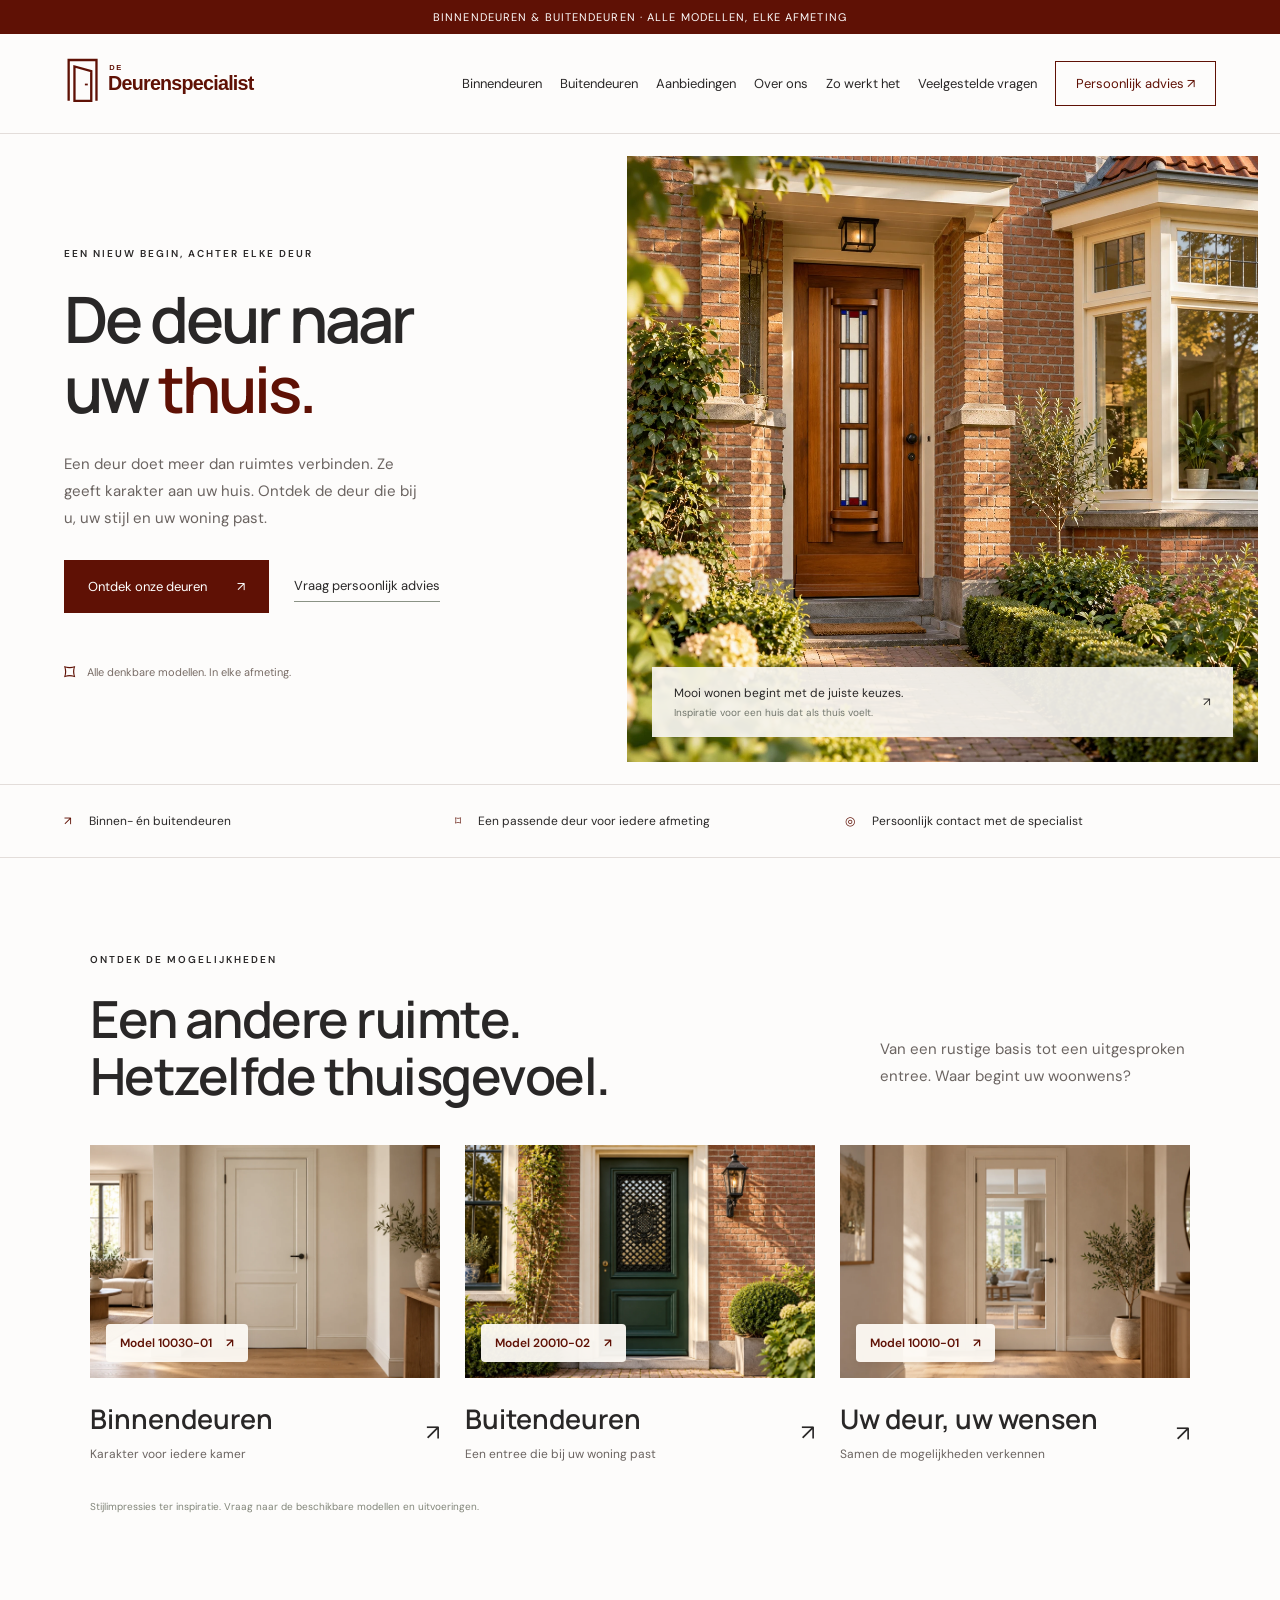
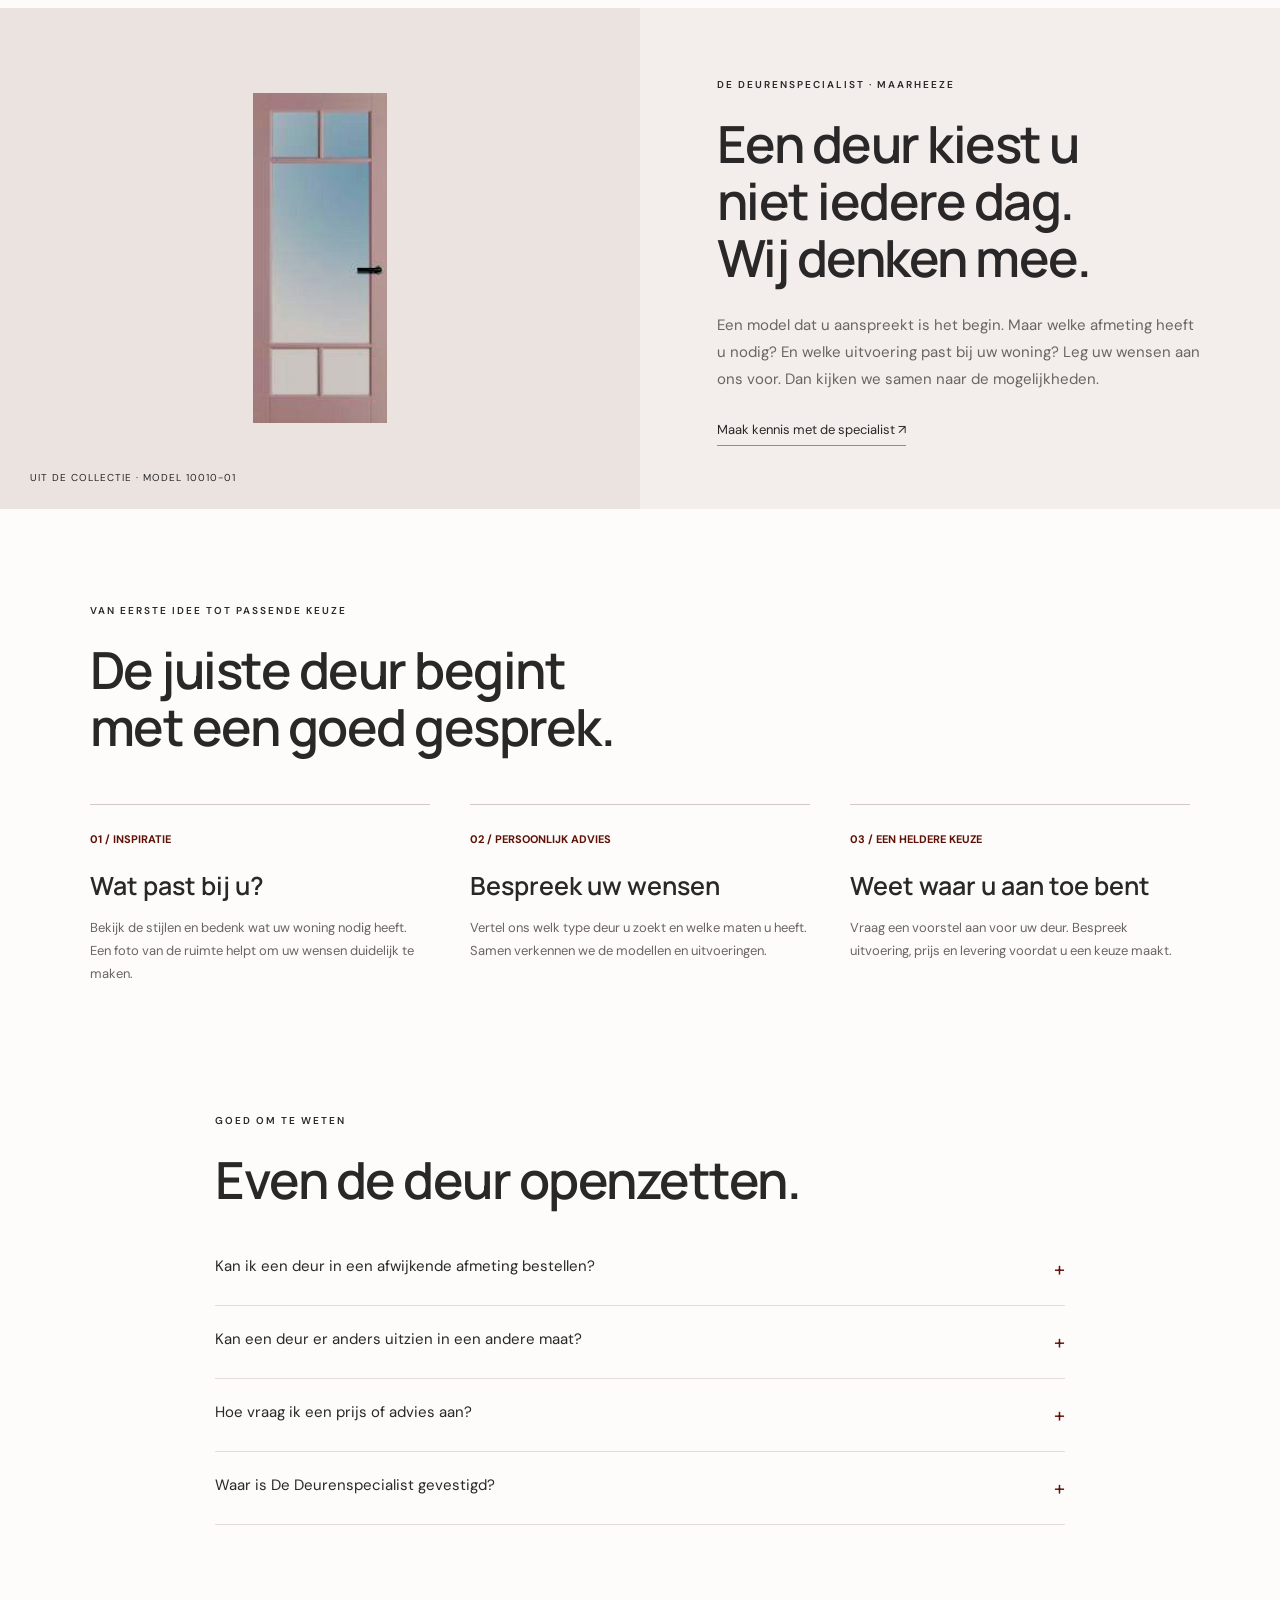
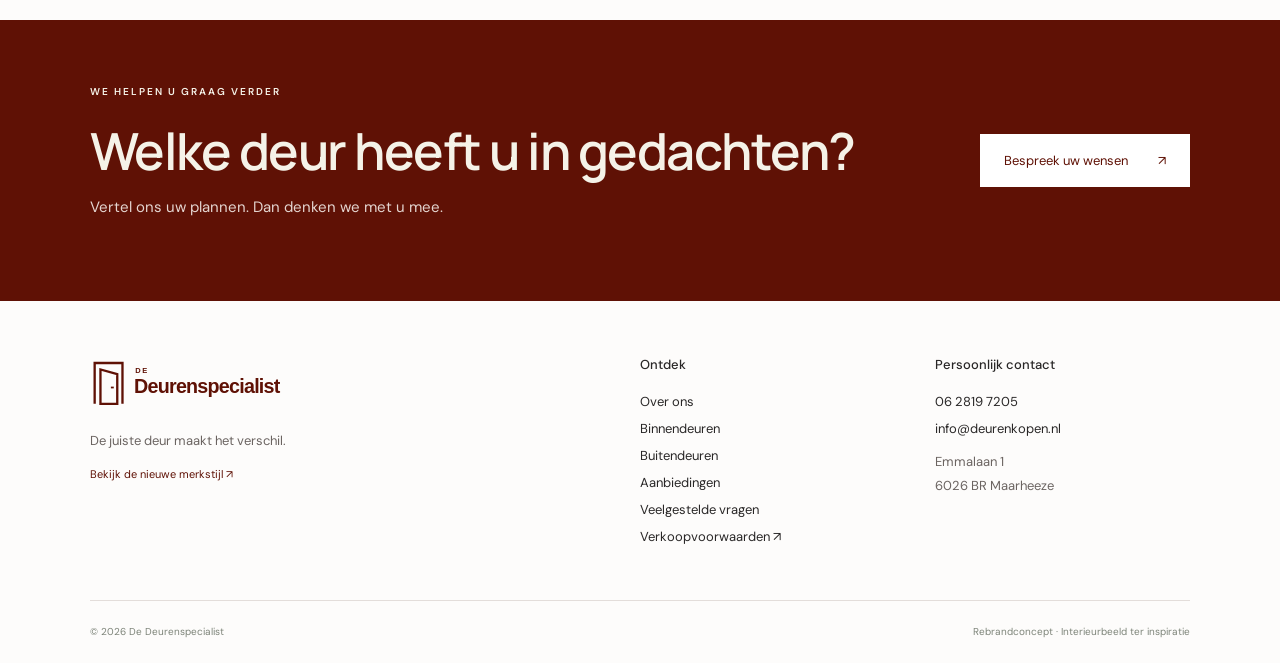
==== public/index.html @ 787fbc5c "Import complete website, door photography and Railway hosting" ====
<!DOCTYPE html><html lang="nl"><head><meta charset="utf-8"><meta name="viewport" content="width=device-width,initial-scale=1"><title>De Deurenspecialist | Een deur die bij u past</title><meta name="description" content="Ontdek binnen- en buitendeuren bij De Deurenspecialist in Maarheeze. Alle denkbare modellen in elke afmeting. Persoonlijk advies voor uw woning."><link rel="icon" href="assets/logo.svg"><style>
@import url('https://fonts.googleapis.com/css2?family=DM+Sans:wght@400;500;600;700&family=Manrope:wght@400;500;600;700;800&display=swap');
:root{--ink:#292727;--paper:#fdfcfb;--accent:#5f1105;--line:#e3ddda}*{box-sizing:border-box}html{scroll-behavior:smooth;scroll-padding-top:100px}body{margin:0;background:var(--paper);color:var(--ink);font-family:'DM Sans',sans-serif}a{color:inherit;text-decoration:none}button{font:inherit;cursor:pointer}button:focus-visible,a:focus-visible,summary:focus-visible{outline:3px solid var(--accent);outline-offset:6px}.top{background:var(--ink);color:#fff;text-align:center;padding:10px;font-size:11px;letter-spacing:1.1px}header{height:100px;padding:0 5%;display:flex;align-items:center;justify-content:space-between;background:var(--paper);border-bottom:1px solid var(--line)}.logo{width:255px}nav{display:flex;gap:28px;align-items:center;font-size:13px}.contact-link{border:1px solid var(--ink);padding:13px 20px}.menu{display:none}h1,h2,h3{font-family:'Manrope',sans-serif;font-weight:600;margin:0}h1{font-size:clamp(50px,5vw,76px);line-height:1.08;letter-spacing:-3px}h1 em{font-weight:600;font-style:normal;color:var(--ink)}h2{font-size:clamp(36px,4vw,54px);line-height:1.12;letter-spacing:-1.5px}p{line-height:1.8;color:#6b6461;font-size:15px}.eyebrow{font-size:10px;letter-spacing:2px;text-transform:uppercase;font-weight:600;margin-bottom:24px}.hero{display:grid;grid-template-columns:49% 51%;min-height:650px}.hero-copy{padding:76px 9% 60px 10.2%;display:flex;flex-direction:column;justify-content:center}.hero-copy p{max-width:365px;margin:28px 0}.actions{display:flex;gap:25px;align-items:center;flex-wrap:wrap}.btn{display:inline-flex;justify-content:space-between;gap:30px;align-items:center;background:var(--ink);color:white;padding:18px 24px;border:0;font-size:13px}.btn:hover{background:#7a2012}.text-link{font-size:13px;border-bottom:1px solid #8a9285;padding:7px 0}.hero-photo{position:relative;overflow:hidden;margin:22px 22px 22px 0}.hero-photo img{width:100%;height:100%;object-fit:cover;position:absolute}.photo-label{position:absolute;bottom:25px;left:25px;right:25px;background:#f7f5efed;padding:18px 22px;display:flex;align-items:center;justify-content:space-between;font-size:12px}.photo-label small{display:block;color:#72776d;margin-top:5px;font-size:10px}.hero-foot{margin-top:45px;display:flex;gap:12px;font-size:11px;align-items:center;color:#796d67}.hero-foot span{font-size:22px;color:var(--accent)}.benefits{display:grid;grid-template-columns:repeat(3,1fr);padding:28px 5%;border-top:1px solid var(--line);border-bottom:1px solid var(--line);gap:20px;font-size:12px}.benefits span{color:var(--accent);margin-right:14px}.section{padding:95px 7%}.section-head{display:flex;justify-content:space-between;align-items:end;gap:30px;margin-bottom:40px}.section-head p{max-width:310px}.collection{display:grid;grid-template-columns:repeat(3,1fr);gap:25px}.card{display:block}.scene{height:340px;position:relative;overflow:hidden;background:#e7e2d7;display:flex;align-items:end;justify-content:center;border-bottom:18px solid #c3ad8e;transition:background .2s}.scene:before{content:'';position:absolute;bottom:0;left:0;width:100%;height:45%;background:linear-gradient(130deg,transparent 40%,#fff5 40%,#fff5 70%,transparent 70%)}.door{width:39%;height:88%;background:#eae6da;border:9px solid #f8f5e9;box-shadow:10px 5px 25px #0002;position:relative}.door:after{content:'';position:absolute;top:53%;right:5%;height:4px;width:20px;background:#8e8069}.panels{position:absolute;inset:18px;border:2px solid #d0c9b9}.panels:after{content:'';position:absolute;left:0;right:0;top:65%;border-top:3px solid #d0c9b9}.scene.dark{background:#bfc6ba;border-color:#a39c89}.dark .door{background:#3d514a;border-color:#647269}.dark .panels{border-color:#859188}.dark .panels:after{border-color:#859188}.scene.glass{background:#d5caba}.glass .door{border-color:#343e36;background:linear-gradient(140deg,#acb5a1,#e3dfca);width:49%}.glass .panels{inset:0;border:0;background:linear-gradient(90deg,transparent 47%,#343e36 47%,#343e36 52%,transparent 52%)}.glass .panels:after{top:32%;border-color:#343e36;border-width:6px;box-shadow:0 85px #343e36}.card:hover .scene{background:#d8d3c7}.card-bottom{display:flex;justify-content:space-between;align-items:center;padding:22px 0}.card h3{font-size:27px}.card p{font-size:12px;margin:7px 0 0}.arrow{font-size:22px}.note{font-size:10px;color:#818579;margin-top:12px}.story{display:grid;grid-template-columns:1fr 1fr;background:#f3eeeb}.story-visual{padding:60px;display:flex;align-items:center;justify-content:center;background:#eae3df;position:relative;min-height:450px}.story-visual img{height:330px;max-width:80%;object-fit:contain;mix-blend-mode:multiply}.story-caption{position:absolute;bottom:25px;left:30px;font-size:10px;letter-spacing:1px}.story-copy{padding:70px 12%;align-self:center}.story-copy p{margin:25px 0}.steps{display:grid;grid-template-columns:repeat(3,1fr);gap:40px;margin-top:48px}.step{border-top:1px solid #d5c9c3;padding-top:22px}.step b{font-size:11px;color:var(--accent)}.step h3{font-size:25px;margin-top:20px}.step p{font-size:13px}.faq{max-width:850px;margin:auto}details{border-bottom:1px solid var(--line);padding:23px 0}summary{cursor:pointer;font-size:15px;list-style:none;display:flex;justify-content:space-between;gap:20px}summary:after{content:'+';color:var(--accent);font-size:20px}details[open] summary:after{content:'−'}details p{max-width:680px;font-size:14px}.cta{background:var(--ink);color:#f5f2e8;padding:65px 7%;display:flex;justify-content:space-between;align-items:center;gap:35px}.cta p{color:#e4d5d0}.cta .btn{background:#f1eee4;color:var(--ink)}footer{padding:55px 7% 25px}.footer-grid{display:grid;grid-template-columns:2fr 1fr 1fr;gap:40px;font-size:13px}footer p{font-size:13px}footer h4{font-weight:500;margin:0 0 20px}footer a{display:block;margin:10px 0}.bottom{border-top:1px solid var(--line);padding-top:24px;margin-top:45px;display:flex;justify-content:space-between;font-size:10px;color:#7c8378}.brand-link{color:var(--accent);font-size:11px}dialog{max-width:600px;width:90%;border:0;padding:40px;background:var(--paper);color:var(--ink)}dialog::backdrop{background:#251916c9}dialog .close{float:right;border:0;background:none;font-size:26px}.swatches{display:flex;height:65px;margin:25px 0}.swatches div{flex:1}.download{margin-top:20px} .mobile-only{display:none}
@media(min-width:1500px){body{max-width:1800px;margin:auto}}@media(max-width:850px){header{height:85px}.logo{width:210px}.menu{display:block;border:0;background:none;color:var(--ink)}nav{display:none;position:absolute;top:120px;left:0;right:0;background:var(--paper);padding:25px;z-index:10;flex-direction:column}nav.open{display:flex}.hero{grid-template-columns:1fr}.hero-copy{padding:50px 7%}.hero-photo{height:430px;margin:0 18px 18px}.hero-foot{margin-top:28px}.benefits{font-size:11px;grid-template-columns:1fr;gap:15px;padding:23px 7%}.section{padding:60px 7%}.section-head{display:block}.collection{grid-template-columns:1fr;gap:30px}.scene{height:380px}.story{grid-template-columns:1fr}.story-copy{padding:50px 7%}.story-visual{min-height:380px;padding:30px;order:2}.steps{grid-template-columns:1fr;gap:20px}.cta{display:block}.cta .btn{margin-top:20px}.footer-grid{grid-template-columns:1fr 1fr}.footer-grid>div:first-child{grid-column:1/-1}.bottom{gap:20px;line-height:1.7}.section-head h2{max-width:500px}h1{letter-spacing:-2px}}
header nav{gap:18px}@media(min-width:851px) and (max-width:1100px){header .logo{width:185px}header nav{gap:11px;font-size:11px}}
/* Heritage red with a clean neutral foundation. */
.btn,.top,.cta{background:#5f1105}.btn:hover{background:#7a2012}.cta .btn{background:#fff;color:#5f1105}.contact-link{border-color:#5f1105;color:#5f1105}h1 em{color:#5f1105}.brand-link{color:#5f1105}
.collection-photo{aspect-ratio:3/2;overflow:hidden;background:#e7e2d7}.collection-photo img{display:block;width:100%;height:100%;object-fit:cover}.collection-photo{position:relative}.model-label{position:absolute;left:16px;bottom:16px;display:inline-flex;align-items:center;gap:14px;padding:11px 14px;background:#fdfaf5f2;color:#5f1105;font-size:12px;font-weight:600;border-radius:4px;box-shadow:0 2px 10px #0001}.model-label:hover{background:#fff}.model-label:focus-visible{outline:3px solid #5f1105;outline-offset:3px}</style></head><body>
<div class="top">BINNENDEUREN & BUITENDEUREN · ALLE MODELLEN, ELKE AFMETING</div>
<header><a href="#" aria-label="De Deurenspecialist home"><img class="logo" src="assets/logo.svg" alt="De Deurenspecialist"></a><button class="menu" aria-label="Menu openen" aria-expanded="false">Menu ☰</button><nav><a href="/binnendeuren/">Binnendeuren</a><a href="/buitendeuren/">Buitendeuren</a><a href="/aanbiedingen/">Aanbiedingen</a><a href="/over-ons/">Over ons</a><a href="#werkwijze">Zo werkt het</a><a href="#vragen">Veelgestelde vragen</a><a class="contact-link" href="#contact">Persoonlijk advies ↗</a></nav></header>
<main><section class="hero"><div class="hero-copy"><div class="eyebrow">Een nieuw begin, achter elke deur</div><h1>De deur naar<br>uw <em>thuis.</em></h1><p>Een deur doet meer dan ruimtes verbinden. Ze geeft karakter aan uw huis. Ontdek de deur die bij u, uw stijl en uw woning past.</p><div class="actions"><a class="btn" href="#collectie">Ontdek onze deuren <span>↗</span></a><a class="text-link" href="#contact">Vraag persoonlijk advies</a></div><div class="hero-foot"><span>⌑</span> Alle denkbare modellen. In elke afmeting.</div></div><div class="hero-photo"><img src="assets/jaren-30-voordeur.webp" alt="Jaren 30 woning met een houten voordeur met glas-in-lood en een verzorgde voortuin in warm middaglicht" width="1254" height="1254" fetchpriority="high"><div class="photo-label"><div>Mooi wonen begint met de juiste keuzes.<small>Inspiratie voor een huis dat als thuis voelt.</small></div><span>↗</span></div></div></section>
<div class="benefits"><div><span>↗</span> Binnen- én buitendeuren</div><div><span>⌑</span> Een passende deur voor iedere afmeting</div><div><span>◎</span> Persoonlijk contact met de specialist</div></div>
<section class="section" id="collectie"><div class="section-head"><div><div class="eyebrow">Ontdek de mogelijkheden</div><h2>Een andere ruimte.<br>Hetzelfde thuisgevoel.</h2></div><p>Van een rustige basis tot een uitgesproken entree. Waar begint uw woonwens?</p></div><div class="collection"><div class="card"><div class="collection-photo"><img src="assets/binnendeur-sfeer.webp" alt="Binnendeur model 10030-01 in een warm interieur" width="1536" height="1024" loading="lazy"><a class="model-label" href="/binnendeuren/?model=10030-01" aria-label="Bekijk deur model 10030-01">Model 10030-01 <span aria-hidden="true">↗</span></a></div><a class="card-bottom" href="/binnendeuren/"><div><h3>Binnendeuren</h3><p>Karakter voor iedere kamer</p></div><span class="arrow">↗</span></a></div><div class="card"><div class="collection-photo"><img src="assets/buitendeur-sfeer.webp" alt="Donkergroene voordeur model 20010-02 met sierrooster" width="1536" height="1024" loading="lazy"><a class="model-label" href="/buitendeuren/?model=20010-02" aria-label="Bekijk deur model 20010-02">Model 20010-02 <span aria-hidden="true">↗</span></a></div><a class="card-bottom" href="/buitendeuren/"><div><h3>Buitendeuren</h3><p>Een entree die bij uw woning past</p></div><span class="arrow">↗</span></a></div><div class="card"><div class="collection-photo"><img src="assets/glasdeur-sfeer.webp" alt="Glasdeur model 10010-01 met doorkijk naar de woonkamer" width="1536" height="1024" loading="lazy"><a class="model-label" href="/binnendeuren/?model=10010-01" aria-label="Bekijk deur model 10010-01">Model 10010-01 <span aria-hidden="true">↗</span></a></div><a class="card-bottom" href="#contact" data-interest="een deur op maat"><div><h3>Uw deur, uw wensen</h3><p>Samen de mogelijkheden verkennen</p></div><span class="arrow">↗</span></a></div></div><div class="note">Stijlimpressies ter inspiratie. Vraag naar de beschikbare modellen en uitvoeringen.</div></section>
<section class="story" id="over"><div class="story-visual"><img src="assets/deur.jpg" alt="Binnendeurmodel 10010-01 uit de bestaande collectie van De Deurenspecialist"><span class="story-caption">UIT DE COLLECTIE · MODEL 10010-01</span></div><div class="story-copy"><div class="eyebrow">De Deurenspecialist · Maarheeze</div><h2>Een deur kiest u<br>niet iedere dag.<br>Wij denken mee.</h2><p>Een model dat u aanspreekt is het begin. Maar welke afmeting heeft u nodig? En welke uitvoering past bij uw woning? Leg uw wensen aan ons voor. Dan kijken we samen naar de mogelijkheden.</p><a href="#contact" class="text-link">Maak kennis met de specialist ↗</a></div></section>
<section class="section" id="werkwijze"><div class="eyebrow">Van eerste idee tot passende keuze</div><h2>De juiste deur begint<br>met een goed gesprek.</h2><div class="steps"><div class="step"><b>01 / INSPIRATIE</b><h3>Wat past bij u?</h3><p>Bekijk de stijlen en bedenk wat uw woning nodig heeft. Een foto van de ruimte helpt om uw wensen duidelijk te maken.</p></div><div class="step"><b>02 / PERSOONLIJK ADVIES</b><h3>Bespreek uw wensen</h3><p>Vertel ons welk type deur u zoekt en welke maten u heeft. Samen verkennen we de modellen en uitvoeringen.</p></div><div class="step"><b>03 / EEN HELDERE KEUZE</b><h3>Weet waar u aan toe bent</h3><p>Vraag een voorstel aan voor uw deur. Bespreek uitvoering, prijs en levering voordat u een keuze maakt.</p></div></div></section>
<section class="section" id="vragen" style="padding-top:20px"><div class="faq"><div class="eyebrow">Goed om te weten</div><h2 style="margin-bottom:25px">Even de deur openzetten.</h2><details><summary>Kan ik een deur in een afwijkende afmeting bestellen?</summary><p>De Deurenspecialist levert alle denkbare modellen in elke afmeting. Geef uw maten en het gewenste model door, zodat de mogelijkheden voor uw situatie besproken kunnen worden.</p></details><details><summary>Kan een deur er anders uitzien in een andere maat?</summary><p>Ja. Deuren worden in uiteenlopende afmetingen geproduceerd. Daardoor kunnen de verhoudingen en het uiterlijk afwijken van het getoonde model.</p></details><details><summary>Hoe vraag ik een prijs of advies aan?</summary><p>Mail uw wensen naar <a href="mailto:info@deurenkopen.nl">info@deurenkopen.nl</a> of bel <a href="tel:+31628197205">06 2819 7205</a>. Vermeld bij voorkeur het type deur, de afmetingen en het aantal deuren.</p></details><details><summary>Waar is De Deurenspecialist gevestigd?</summary><p>U vindt ons aan de Emmalaan 1, 6026 BR Maarheeze. Neem vooraf contact op om een bezoek te bespreken.</p></details></div></section>
<section class="cta" id="contact"><div><div class="eyebrow">We helpen u graag verder</div><h2 id="contact-title">Welke deur heeft u in gedachten?</h2><p>Vertel ons uw plannen. Dan denken we met u mee.</p></div><a class="btn" id="mail-link" href="mailto:info@deurenkopen.nl?subject=Advies%20over%20deuren">Bespreek uw wensen <span>↗</span></a></section></main>
<footer><div class="footer-grid"><div><img class="logo" src="assets/logo.svg" alt="De Deurenspecialist"><p>De juiste deur maakt het verschil.</p><button class="brand-link" style="border:0;background:none;padding:0;cursor:pointer" onclick="document.getElementById('brand').showModal()">Bekijk de nieuwe merkstijl ↗</button></div><div><h4>Ontdek</h4><a href="/over-ons/">Over ons</a><a href="/binnendeuren/">Binnendeuren</a><a href="/buitendeuren/">Buitendeuren</a><a href="/aanbiedingen/">Aanbiedingen</a><a href="#vragen">Veelgestelde vragen</a><a href="https://www.deurenkopen.nl/verkoopvoorwaarden.php" target="_blank" rel="noopener">Verkoopvoorwaarden ↗</a></div><div><h4>Persoonlijk contact</h4><a href="tel:+31628197205">06 2819 7205</a><a href="mailto:info@deurenkopen.nl">info@deurenkopen.nl</a><p>Emmalaan 1<br>6026 BR Maarheeze</p></div></div><div class="bottom"><span>© 2026 De Deurenspecialist</span><span>Rebrandconcept · Interieurbeeld ter inspiratie</span></div></footer>
<dialog id="brand"><button class="close" aria-label="Sluiten" onclick="this.closest('dialog').close()">×</button><div class="eyebrow">Een nieuwe identiteit</div><h2>Een vertrouwd gezicht.<br>Een strakker karakter.</h2><img src="assets/logo.svg" alt="Nieuw logo" style="width:100%;margin-top:30px"><p>Het vertrouwde donkerrood (#5f1105) van de oorspronkelijke website vormt de basis. Een strak deurkozijn met een open deur en een stevig, schreefloos woordmerk geven het logo een helder karakter. Wit en antraciet houden de huisstijl rustig en modern.</p><div class="swatches"><div style="background:#5f1105"></div><div style="background:#5f1105"></div><div style="background:#f3eeeb"></div><div style="background:#f7f5ef;border:1px solid #ddd"></div></div><a href="assets/logo.svg" download="de-deurenspecialist-logo.svg" class="btn download">Download het logo (SVG) ↗</a></dialog>
<script>const menu=document.querySelector('.menu'),nav=document.querySelector('nav');menu.onclick=()=>{const open=nav.classList.toggle('open');menu.setAttribute('aria-expanded',open)};nav.querySelectorAll('a').forEach(a=>a.onclick=()=>{nav.classList.remove('open');menu.setAttribute('aria-expanded','false')});document.querySelectorAll('[data-interest]').forEach(a=>a.addEventListener('click',()=>{const topic=a.dataset.interest;document.getElementById('contact-title').textContent='Meer weten over '+topic+'?';document.getElementById('mail-link').href='mailto:info@deurenkopen.nl?subject='+encodeURIComponent('Advies over '+topic)}));document.getElementById('brand').addEventListener('click',e=>{if(e.target===e.currentTarget){const r=e.currentTarget.getBoundingClientRect();if(e.clientX<r.left||e.clientX>r.right||e.clientY<r.top||e.clientY>r.bottom)e.currentTarget.close()}});</script></body></html>
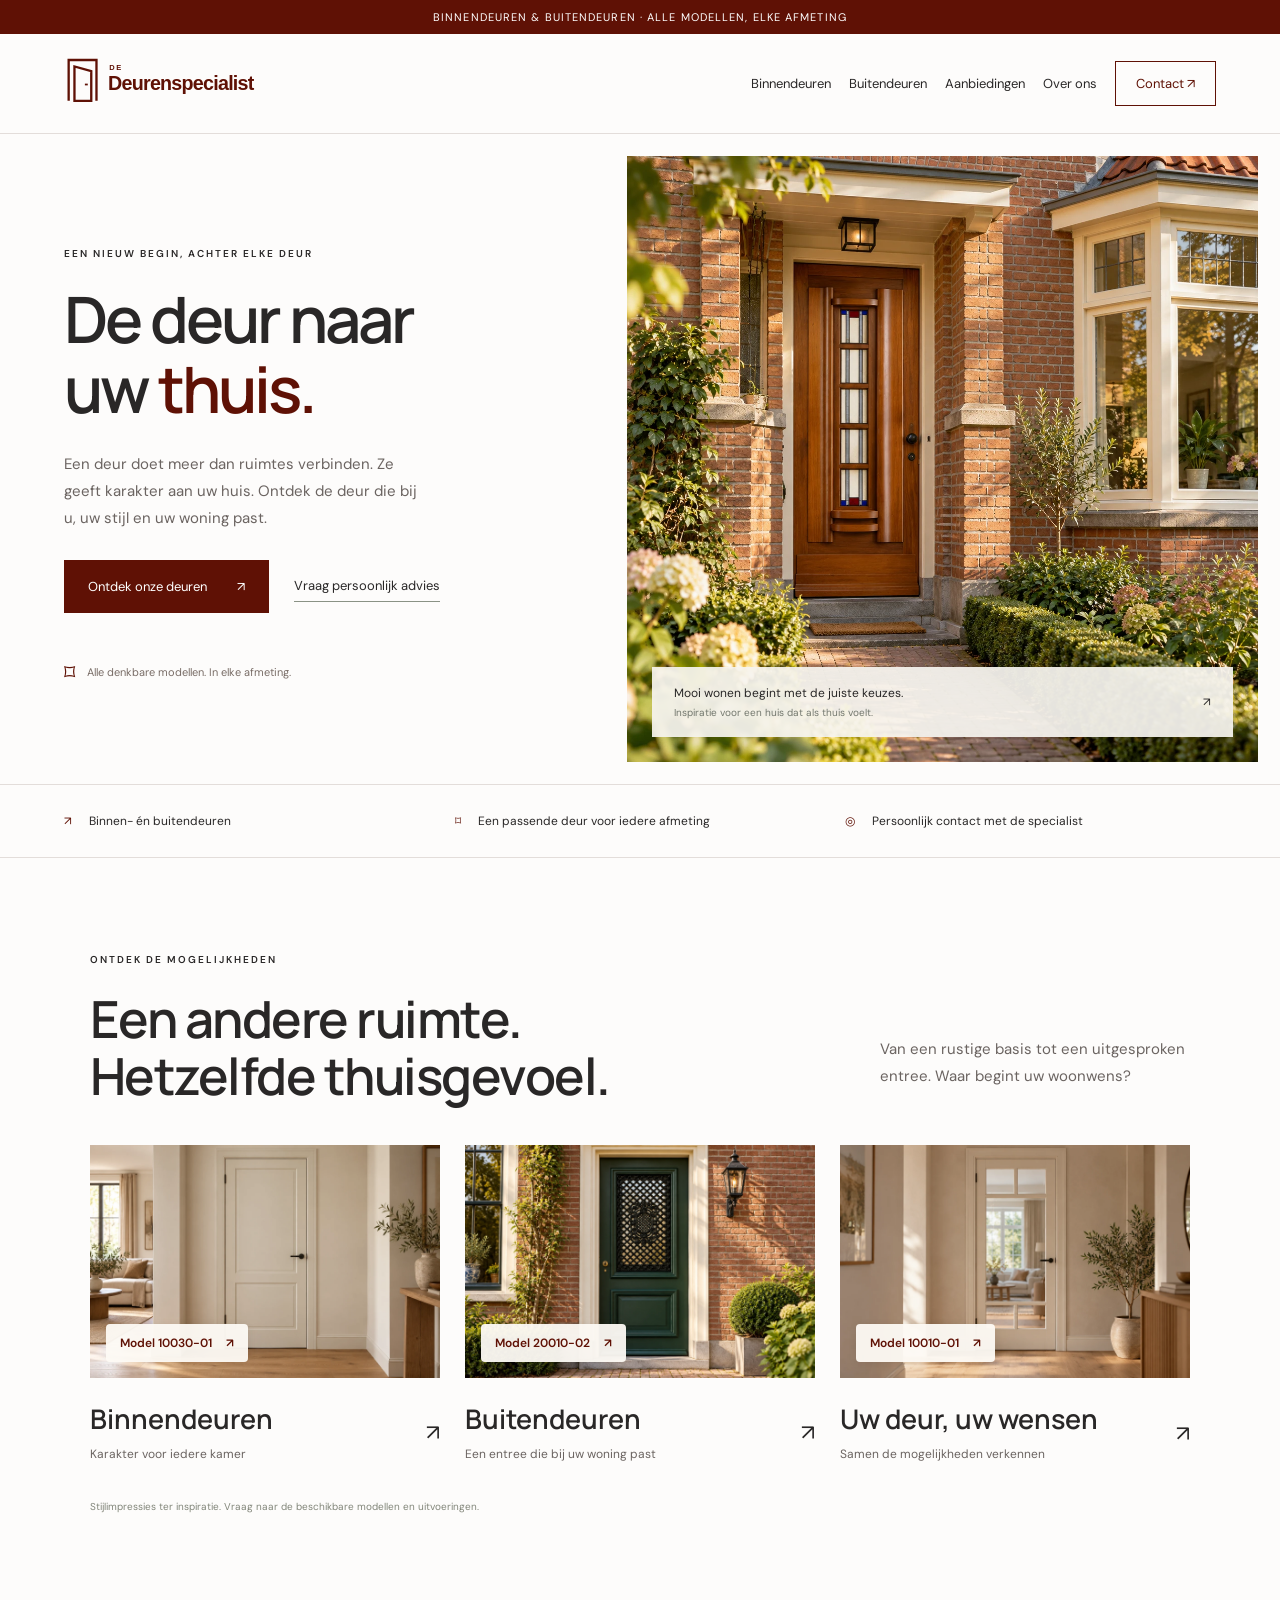
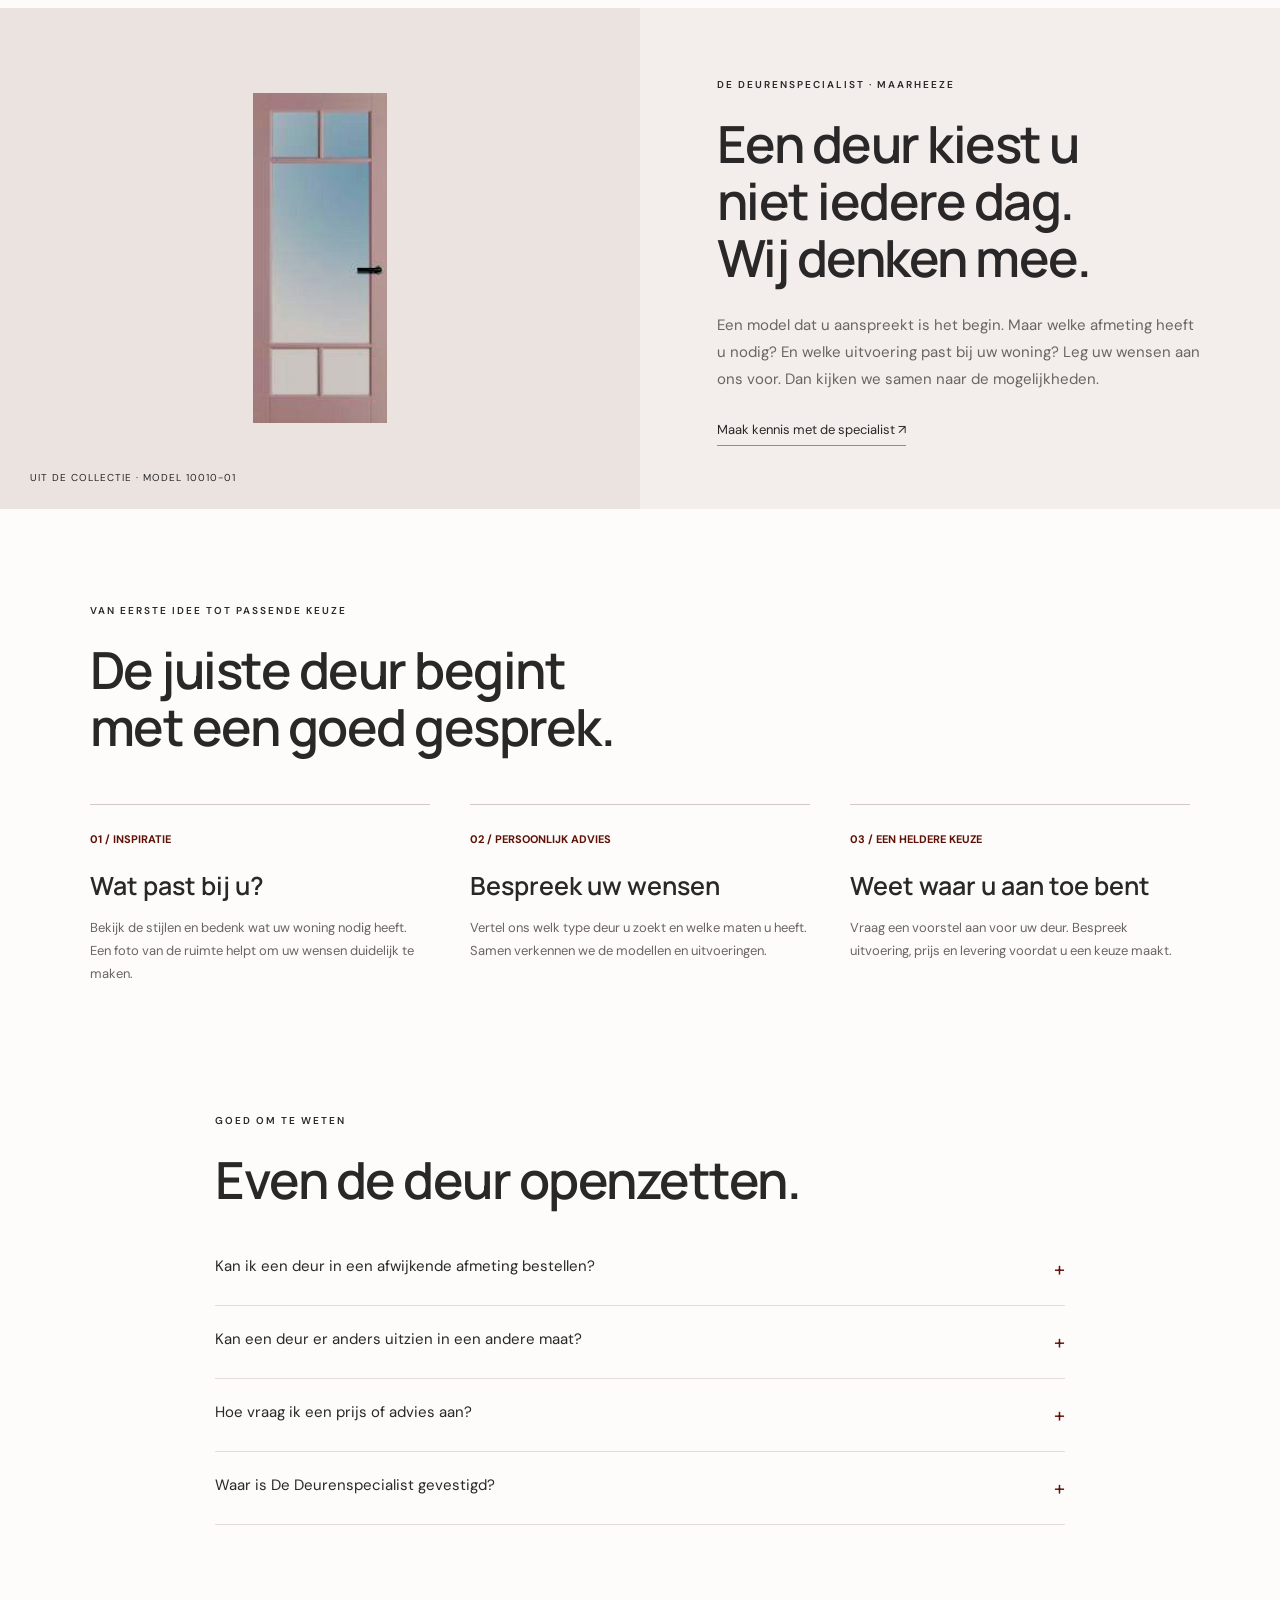
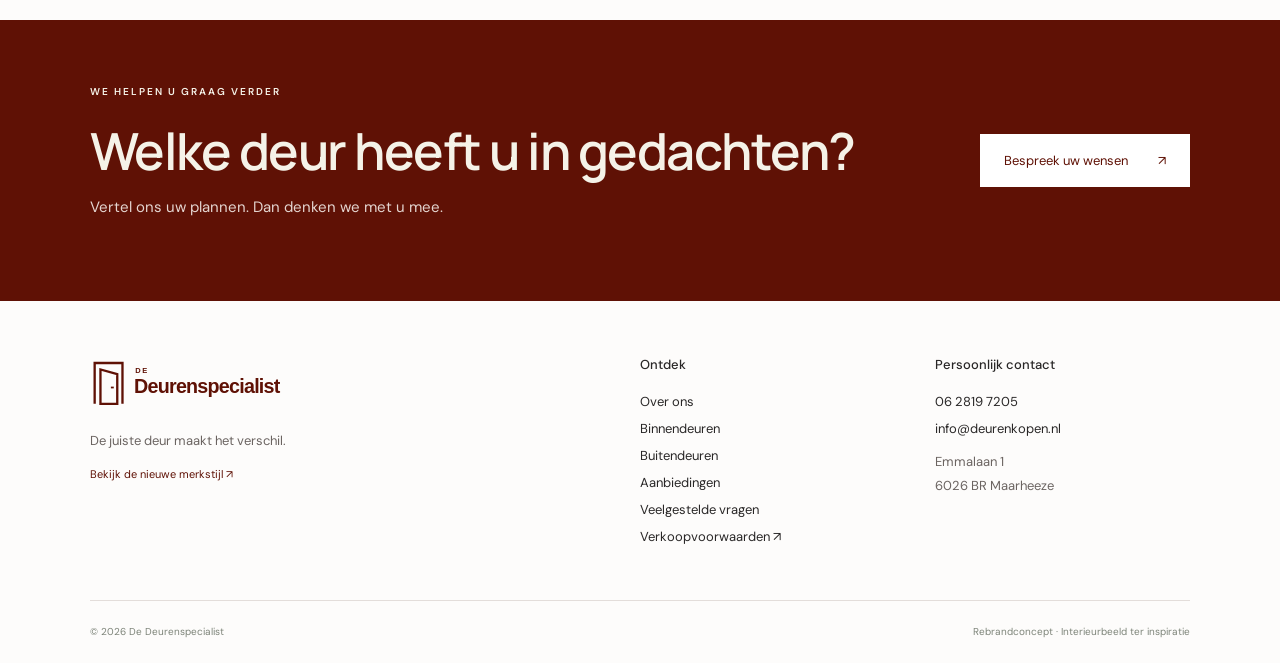
==== commit 76ddbddd: "Simplify top navigation and enlarge menu and logo" ====
--- a/public/index.html
+++ b/public/index.html
@@ -5,9 +5,9 @@
 header nav{gap:18px}@media(min-width:851px) and (max-width:1100px){header .logo{width:185px}header nav{gap:11px;font-size:11px}}
 /* Heritage red with a clean neutral foundation. */
 .btn,.top,.cta{background:#5f1105}.btn:hover{background:#7a2012}.cta .btn{background:#fff;color:#5f1105}.contact-link{border-color:#5f1105;color:#5f1105}h1 em{color:#5f1105}.brand-link{color:#5f1105}
-.collection-photo{aspect-ratio:3/2;overflow:hidden;background:#e7e2d7}.collection-photo img{display:block;width:100%;height:100%;object-fit:cover}.collection-photo{position:relative}.model-label{position:absolute;left:16px;bottom:16px;display:inline-flex;align-items:center;gap:14px;padding:11px 14px;background:#fdfaf5f2;color:#5f1105;font-size:12px;font-weight:600;border-radius:4px;box-shadow:0 2px 10px #0001}.model-label:hover{background:#fff}.model-label:focus-visible{outline:3px solid #5f1105;outline-offset:3px}</style></head><body>
+.collection-photo{aspect-ratio:3/2;overflow:hidden;background:#e7e2d7}.collection-photo img{display:block;width:100%;height:100%;object-fit:cover}.collection-photo{position:relative}.model-label{position:absolute;left:16px;bottom:16px;display:inline-flex;align-items:center;gap:14px;padding:11px 14px;background:#fdfaf5f2;color:#5f1105;font-size:12px;font-weight:600;border-radius:4px;box-shadow:0 2px 10px #0001}.model-label:hover{background:#fff}.model-label:focus-visible{outline:3px solid #5f1105;outline-offset:3px}</style><link rel="stylesheet" href="/assets/navigation.css"></head><body>
 <div class="top">BINNENDEUREN & BUITENDEUREN · ALLE MODELLEN, ELKE AFMETING</div>
-<header><a href="#" aria-label="De Deurenspecialist home"><img class="logo" src="assets/logo.svg" alt="De Deurenspecialist"></a><button class="menu" aria-label="Menu openen" aria-expanded="false">Menu ☰</button><nav><a href="/binnendeuren/">Binnendeuren</a><a href="/buitendeuren/">Buitendeuren</a><a href="/aanbiedingen/">Aanbiedingen</a><a href="/over-ons/">Over ons</a><a href="#werkwijze">Zo werkt het</a><a href="#vragen">Veelgestelde vragen</a><a class="contact-link" href="#contact">Persoonlijk advies ↗</a></nav></header>
+<header><a href="#" aria-label="De Deurenspecialist home"><img class="logo" src="assets/logo.svg" alt="De Deurenspecialist"></a><button class="menu" aria-label="Menu openen" aria-expanded="false">Menu ☰</button><nav><a href="/binnendeuren/">Binnendeuren</a><a href="/buitendeuren/">Buitendeuren</a><a href="/aanbiedingen/">Aanbiedingen</a><a href="/over-ons/">Over ons</a><a class="contact-link" href="#contact">Contact ↗</a></nav></header>
 <main><section class="hero"><div class="hero-copy"><div class="eyebrow">Een nieuw begin, achter elke deur</div><h1>De deur naar<br>uw <em>thuis.</em></h1><p>Een deur doet meer dan ruimtes verbinden. Ze geeft karakter aan uw huis. Ontdek de deur die bij u, uw stijl en uw woning past.</p><div class="actions"><a class="btn" href="#collectie">Ontdek onze deuren <span>↗</span></a><a class="text-link" href="#contact">Vraag persoonlijk advies</a></div><div class="hero-foot"><span>⌑</span> Alle denkbare modellen. In elke afmeting.</div></div><div class="hero-photo"><img src="assets/jaren-30-voordeur.webp" alt="Jaren 30 woning met een houten voordeur met glas-in-lood en een verzorgde voortuin in warm middaglicht" width="1254" height="1254" fetchpriority="high"><div class="photo-label"><div>Mooi wonen begint met de juiste keuzes.<small>Inspiratie voor een huis dat als thuis voelt.</small></div><span>↗</span></div></div></section>
 <div class="benefits"><div><span>↗</span> Binnen- én buitendeuren</div><div><span>⌑</span> Een passende deur voor iedere afmeting</div><div><span>◎</span> Persoonlijk contact met de specialist</div></div>
 <section class="section" id="collectie"><div class="section-head"><div><div class="eyebrow">Ontdek de mogelijkheden</div><h2>Een andere ruimte.<br>Hetzelfde thuisgevoel.</h2></div><p>Van een rustige basis tot een uitgesproken entree. Waar begint uw woonwens?</p></div><div class="collection"><div class="card"><div class="collection-photo"><img src="assets/binnendeur-sfeer.webp" alt="Binnendeur model 10030-01 in een warm interieur" width="1536" height="1024" loading="lazy"><a class="model-label" href="/binnendeuren/?model=10030-01" aria-label="Bekijk deur model 10030-01">Model 10030-01 <span aria-hidden="true">↗</span></a></div><a class="card-bottom" href="/binnendeuren/"><div><h3>Binnendeuren</h3><p>Karakter voor iedere kamer</p></div><span class="arrow">↗</span></a></div><div class="card"><div class="collection-photo"><img src="assets/buitendeur-sfeer.webp" alt="Donkergroene voordeur model 20010-02 met sierrooster" width="1536" height="1024" loading="lazy"><a class="model-label" href="/buitendeuren/?model=20010-02" aria-label="Bekijk deur model 20010-02">Model 20010-02 <span aria-hidden="true">↗</span></a></div><a class="card-bottom" href="/buitendeuren/"><div><h3>Buitendeuren</h3><p>Een entree die bij uw woning past</p></div><span class="arrow">↗</span></a></div><div class="card"><div class="collection-photo"><img src="assets/glasdeur-sfeer.webp" alt="Glasdeur model 10010-01 met doorkijk naar de woonkamer" width="1536" height="1024" loading="lazy"><a class="model-label" href="/binnendeuren/?model=10010-01" aria-label="Bekijk deur model 10010-01">Model 10010-01 <span aria-hidden="true">↗</span></a></div><a class="card-bottom" href="#contact" data-interest="een deur op maat"><div><h3>Uw deur, uw wensen</h3><p>Samen de mogelijkheden verkennen</p></div><span class="arrow">↗</span></a></div></div><div class="note">Stijlimpressies ter inspiratie. Vraag naar de beschikbare modellen en uitvoeringen.</div></section>
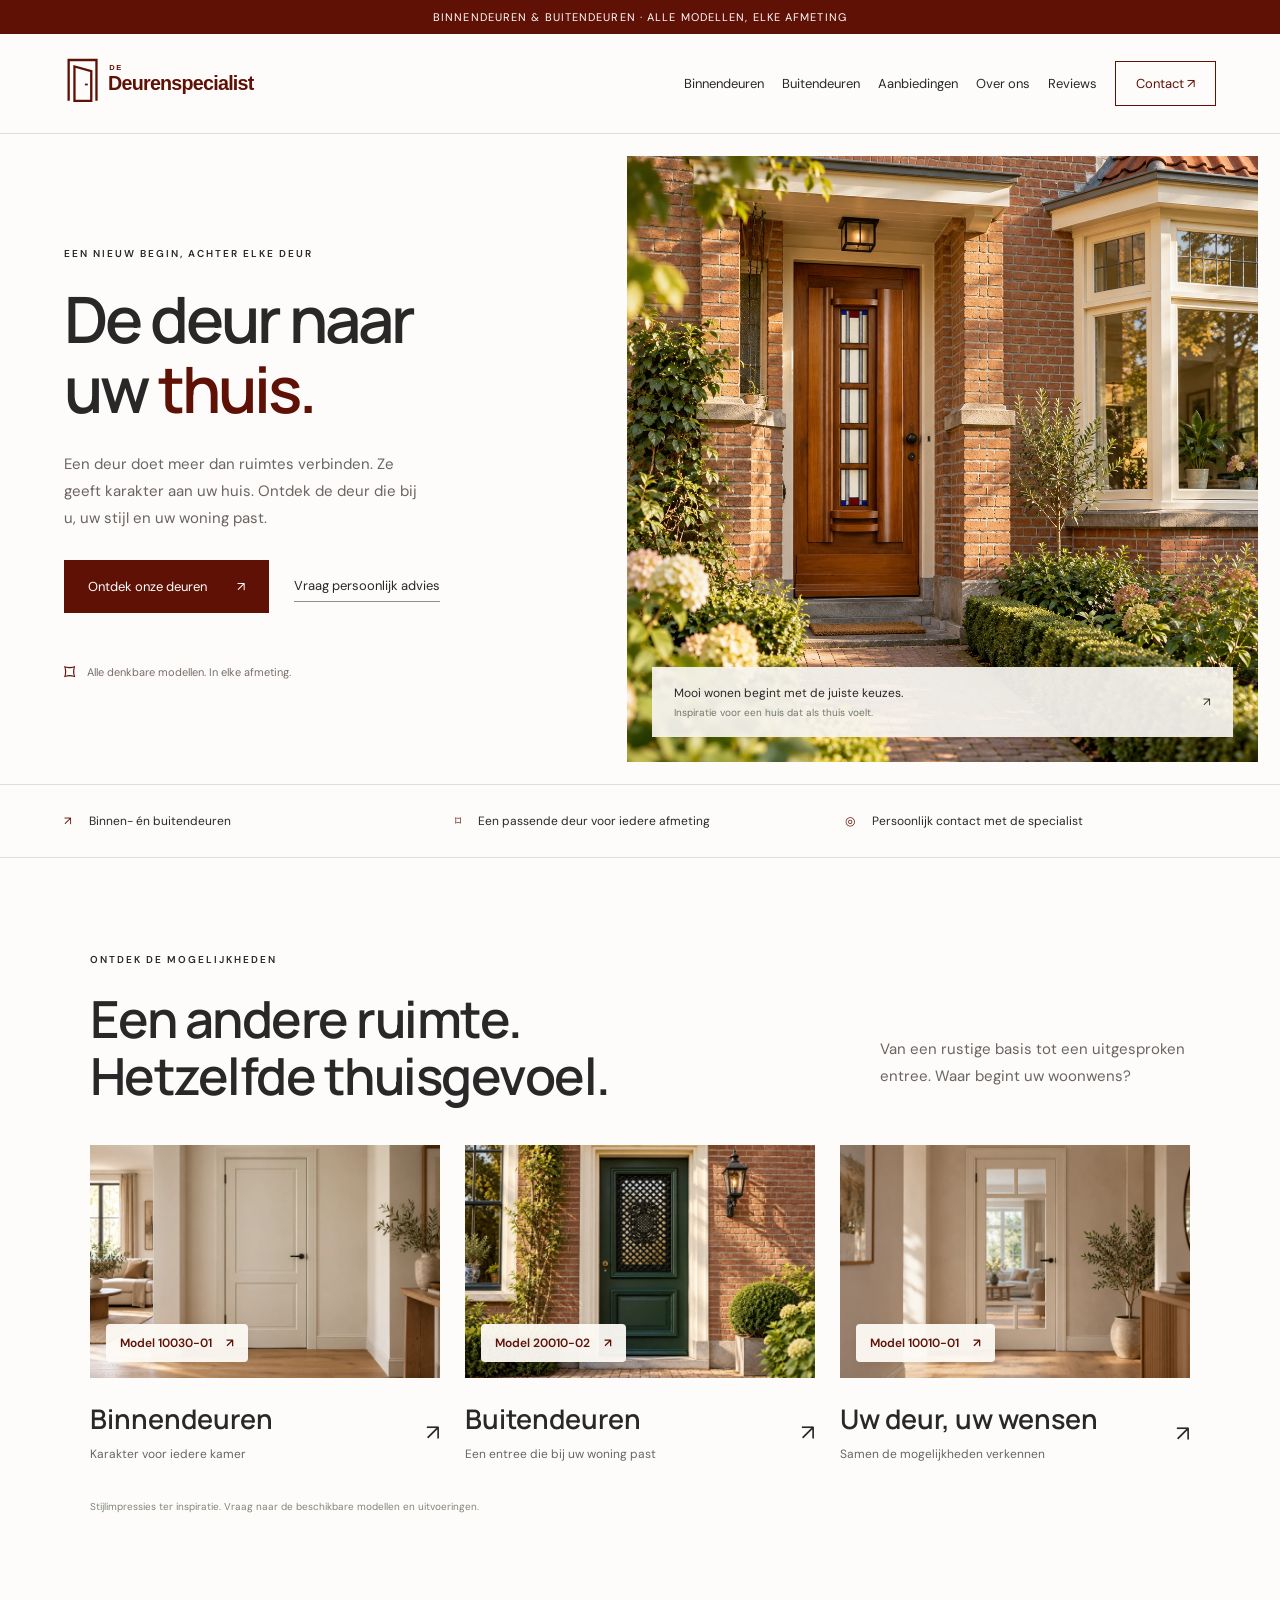
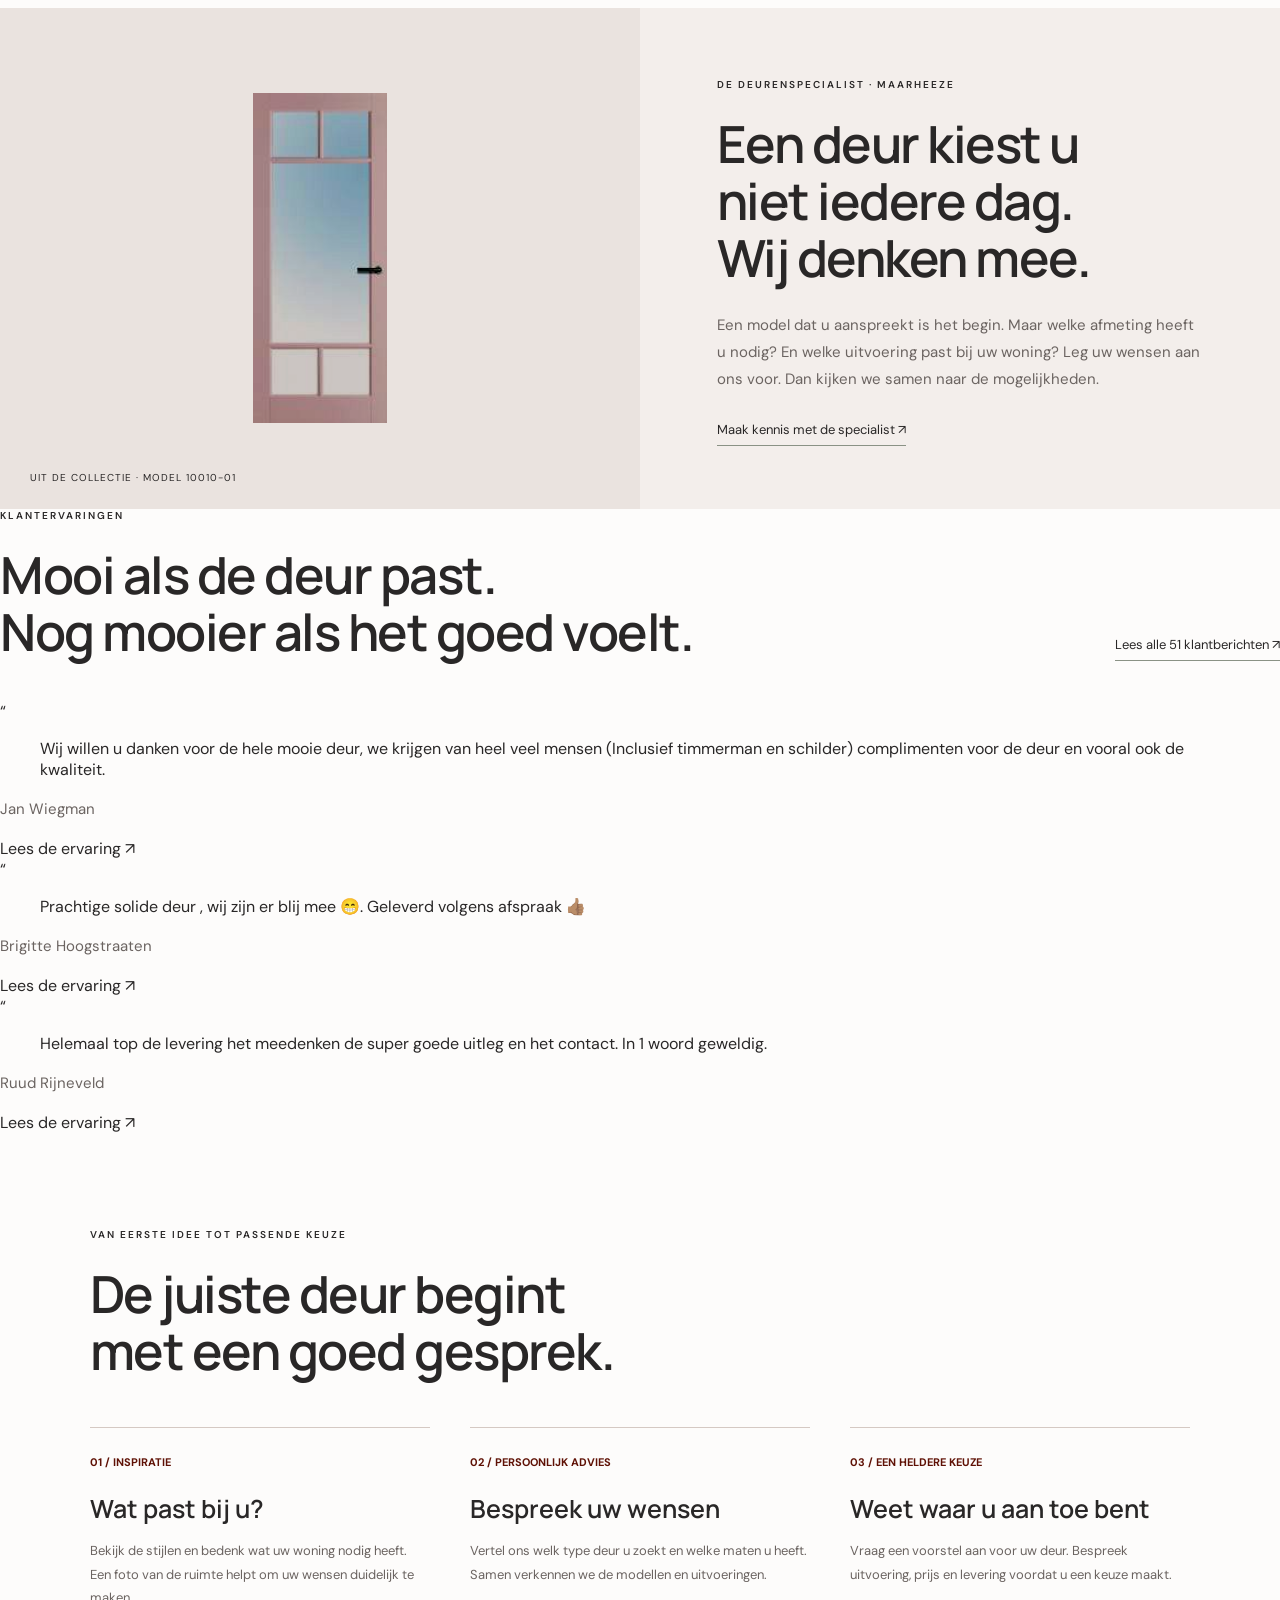
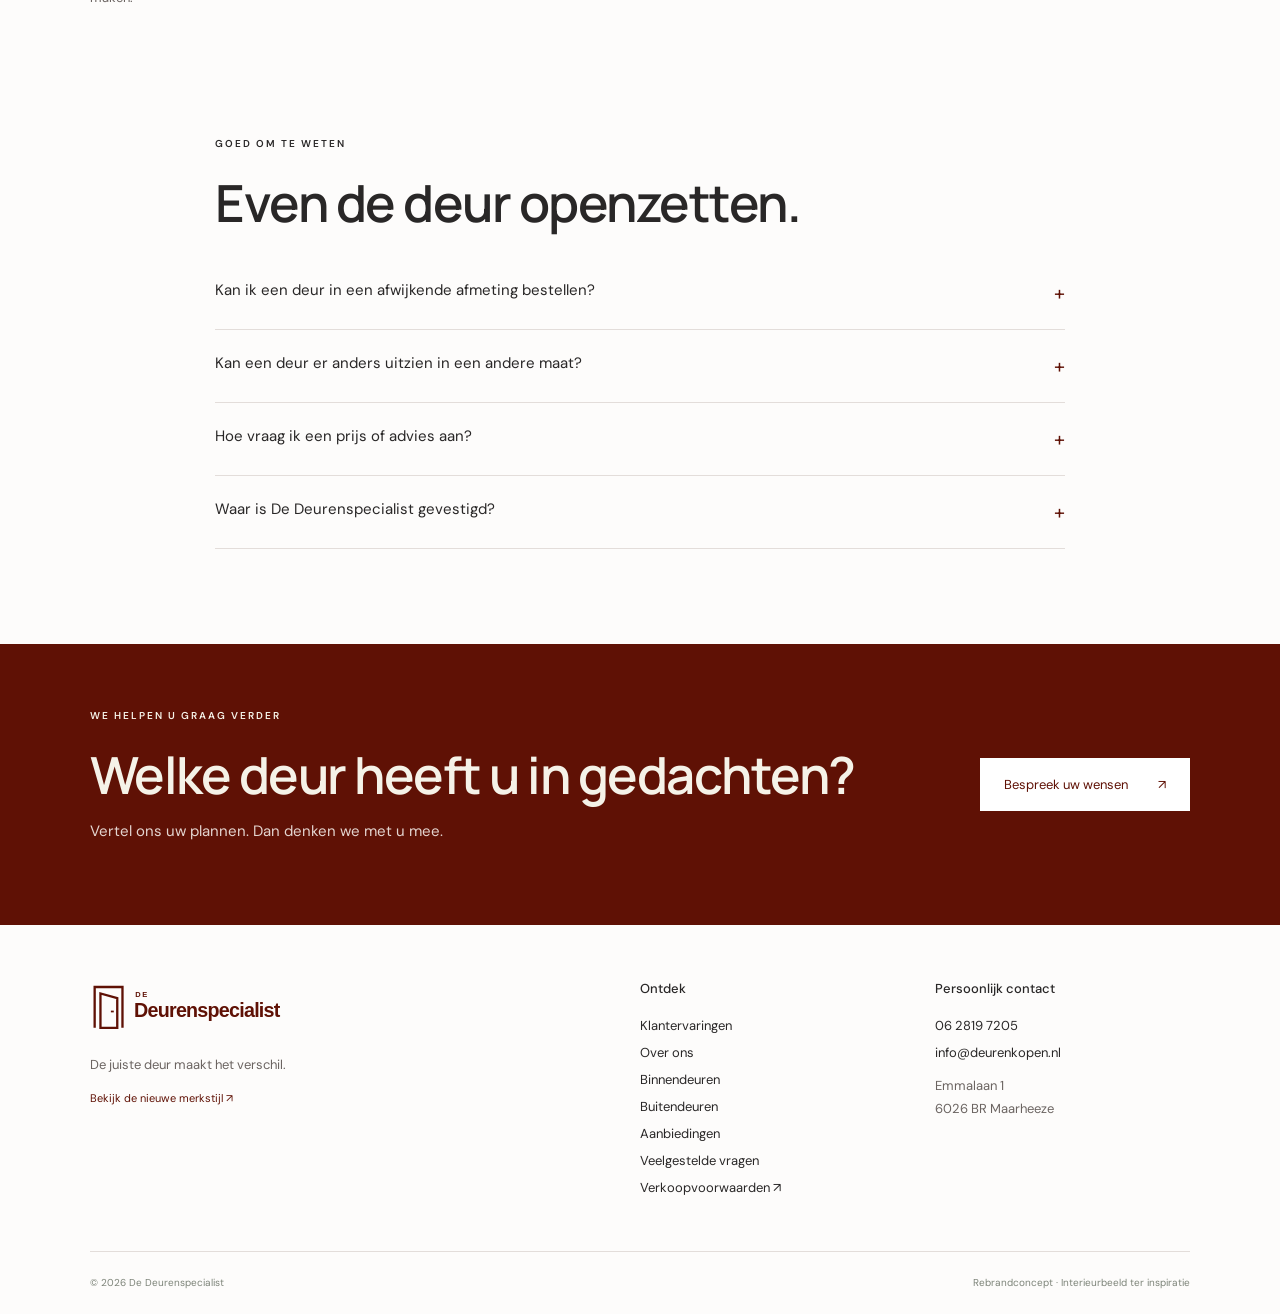
==== commit 96068216: "Add searchable customer experiences from original guestbook" ====
--- a/public/index.html
+++ b/public/index.html
@@ -5,16 +5,16 @@
 header nav{gap:18px}@media(min-width:851px) and (max-width:1100px){header .logo{width:185px}header nav{gap:11px;font-size:11px}}
 /* Heritage red with a clean neutral foundation. */
 .btn,.top,.cta{background:#5f1105}.btn:hover{background:#7a2012}.cta .btn{background:#fff;color:#5f1105}.contact-link{border-color:#5f1105;color:#5f1105}h1 em{color:#5f1105}.brand-link{color:#5f1105}
-.collection-photo{aspect-ratio:3/2;overflow:hidden;background:#e7e2d7}.collection-photo img{display:block;width:100%;height:100%;object-fit:cover}.collection-photo{position:relative}.model-label{position:absolute;left:16px;bottom:16px;display:inline-flex;align-items:center;gap:14px;padding:11px 14px;background:#fdfaf5f2;color:#5f1105;font-size:12px;font-weight:600;border-radius:4px;box-shadow:0 2px 10px #0001}.model-label:hover{background:#fff}.model-label:focus-visible{outline:3px solid #5f1105;outline-offset:3px}</style><link rel="stylesheet" href="/assets/navigation.css"></head><body>
+.collection-photo{aspect-ratio:3/2;overflow:hidden;background:#e7e2d7}.collection-photo img{display:block;width:100%;height:100%;object-fit:cover}.collection-photo{position:relative}.model-label{position:absolute;left:16px;bottom:16px;display:inline-flex;align-items:center;gap:14px;padding:11px 14px;background:#fdfaf5f2;color:#5f1105;font-size:12px;font-weight:600;border-radius:4px;box-shadow:0 2px 10px #0001}.model-label:hover{background:#fff}.model-label:focus-visible{outline:3px solid #5f1105;outline-offset:3px}</style><link rel="stylesheet" href="/assets/navigation.css"><link rel="stylesheet" href="/assets/reviews.css"></head><body>
 <div class="top">BINNENDEUREN & BUITENDEUREN · ALLE MODELLEN, ELKE AFMETING</div>
-<header><a href="#" aria-label="De Deurenspecialist home"><img class="logo" src="assets/logo.svg" alt="De Deurenspecialist"></a><button class="menu" aria-label="Menu openen" aria-expanded="false">Menu ☰</button><nav><a href="/binnendeuren/">Binnendeuren</a><a href="/buitendeuren/">Buitendeuren</a><a href="/aanbiedingen/">Aanbiedingen</a><a href="/over-ons/">Over ons</a><a class="contact-link" href="#contact">Contact ↗</a></nav></header>
+<header><a href="#" aria-label="De Deurenspecialist home"><img class="logo" src="assets/logo.svg" alt="De Deurenspecialist"></a><button class="menu" aria-label="Menu openen" aria-expanded="false">Menu ☰</button><nav><a href="/binnendeuren/">Binnendeuren</a><a href="/buitendeuren/">Buitendeuren</a><a href="/aanbiedingen/">Aanbiedingen</a><a href="/over-ons/">Over ons</a><a href="/reviews/">Reviews</a><a class="contact-link" href="#contact">Contact ↗</a></nav></header>
 <main><section class="hero"><div class="hero-copy"><div class="eyebrow">Een nieuw begin, achter elke deur</div><h1>De deur naar<br>uw <em>thuis.</em></h1><p>Een deur doet meer dan ruimtes verbinden. Ze geeft karakter aan uw huis. Ontdek de deur die bij u, uw stijl en uw woning past.</p><div class="actions"><a class="btn" href="#collectie">Ontdek onze deuren <span>↗</span></a><a class="text-link" href="#contact">Vraag persoonlijk advies</a></div><div class="hero-foot"><span>⌑</span> Alle denkbare modellen. In elke afmeting.</div></div><div class="hero-photo"><img src="assets/jaren-30-voordeur.webp" alt="Jaren 30 woning met een houten voordeur met glas-in-lood en een verzorgde voortuin in warm middaglicht" width="1254" height="1254" fetchpriority="high"><div class="photo-label"><div>Mooi wonen begint met de juiste keuzes.<small>Inspiratie voor een huis dat als thuis voelt.</small></div><span>↗</span></div></div></section>
 <div class="benefits"><div><span>↗</span> Binnen- én buitendeuren</div><div><span>⌑</span> Een passende deur voor iedere afmeting</div><div><span>◎</span> Persoonlijk contact met de specialist</div></div>
 <section class="section" id="collectie"><div class="section-head"><div><div class="eyebrow">Ontdek de mogelijkheden</div><h2>Een andere ruimte.<br>Hetzelfde thuisgevoel.</h2></div><p>Van een rustige basis tot een uitgesproken entree. Waar begint uw woonwens?</p></div><div class="collection"><div class="card"><div class="collection-photo"><img src="assets/binnendeur-sfeer.webp" alt="Binnendeur model 10030-01 in een warm interieur" width="1536" height="1024" loading="lazy"><a class="model-label" href="/binnendeuren/?model=10030-01" aria-label="Bekijk deur model 10030-01">Model 10030-01 <span aria-hidden="true">↗</span></a></div><a class="card-bottom" href="/binnendeuren/"><div><h3>Binnendeuren</h3><p>Karakter voor iedere kamer</p></div><span class="arrow">↗</span></a></div><div class="card"><div class="collection-photo"><img src="assets/buitendeur-sfeer.webp" alt="Donkergroene voordeur model 20010-02 met sierrooster" width="1536" height="1024" loading="lazy"><a class="model-label" href="/buitendeuren/?model=20010-02" aria-label="Bekijk deur model 20010-02">Model 20010-02 <span aria-hidden="true">↗</span></a></div><a class="card-bottom" href="/buitendeuren/"><div><h3>Buitendeuren</h3><p>Een entree die bij uw woning past</p></div><span class="arrow">↗</span></a></div><div class="card"><div class="collection-photo"><img src="assets/glasdeur-sfeer.webp" alt="Glasdeur model 10010-01 met doorkijk naar de woonkamer" width="1536" height="1024" loading="lazy"><a class="model-label" href="/binnendeuren/?model=10010-01" aria-label="Bekijk deur model 10010-01">Model 10010-01 <span aria-hidden="true">↗</span></a></div><a class="card-bottom" href="#contact" data-interest="een deur op maat"><div><h3>Uw deur, uw wensen</h3><p>Samen de mogelijkheden verkennen</p></div><span class="arrow">↗</span></a></div></div><div class="note">Stijlimpressies ter inspiratie. Vraag naar de beschikbare modellen en uitvoeringen.</div></section>
 <section class="story" id="over"><div class="story-visual"><img src="assets/deur.jpg" alt="Binnendeurmodel 10010-01 uit de bestaande collectie van De Deurenspecialist"><span class="story-caption">UIT DE COLLECTIE · MODEL 10010-01</span></div><div class="story-copy"><div class="eyebrow">De Deurenspecialist · Maarheeze</div><h2>Een deur kiest u<br>niet iedere dag.<br>Wij denken mee.</h2><p>Een model dat u aanspreekt is het begin. Maar welke afmeting heeft u nodig? En welke uitvoering past bij uw woning? Leg uw wensen aan ons voor. Dan kijken we samen naar de mogelijkheden.</p><a href="#contact" class="text-link">Maak kennis met de specialist ↗</a></div></section>
-<section class="section" id="werkwijze"><div class="eyebrow">Van eerste idee tot passende keuze</div><h2>De juiste deur begint<br>met een goed gesprek.</h2><div class="steps"><div class="step"><b>01 / INSPIRATIE</b><h3>Wat past bij u?</h3><p>Bekijk de stijlen en bedenk wat uw woning nodig heeft. Een foto van de ruimte helpt om uw wensen duidelijk te maken.</p></div><div class="step"><b>02 / PERSOONLIJK ADVIES</b><h3>Bespreek uw wensen</h3><p>Vertel ons welk type deur u zoekt en welke maten u heeft. Samen verkennen we de modellen en uitvoeringen.</p></div><div class="step"><b>03 / EEN HELDERE KEUZE</b><h3>Weet waar u aan toe bent</h3><p>Vraag een voorstel aan voor uw deur. Bespreek uitvoering, prijs en levering voordat u een keuze maakt.</p></div></div></section>
+<section class="home-reviews"><div class="section-head"><div><div class="eyebrow">Klantervaringen</div><h2>Mooi als de deur past.<br>Nog mooier als het goed voelt.</h2></div><a class="text-link" href="/reviews/">Lees alle 51 klantberichten ↗</a></div><div class="home-reviews-grid"><article class="home-review"><span class="home-quote" aria-hidden="true">“</span><blockquote>Wij willen u danken voor de hele mooie deur, we krijgen van heel veel mensen (Inclusief timmerman en schilder) complimenten voor de deur en vooral ook de kwaliteit.</blockquote><p>Jan Wiegman</p><a href="/reviews/#ervaring-51">Lees de ervaring ↗</a></article><article class="home-review"><span class="home-quote" aria-hidden="true">“</span><blockquote>Prachtige solide deur , wij zijn er blij mee 😁. Geleverd volgens afspraak 👍🏽</blockquote><p>Brigitte Hoogstraaten</p><a href="/reviews/#ervaring-50">Lees de ervaring ↗</a></article><article class="home-review"><span class="home-quote" aria-hidden="true">“</span><blockquote>Helemaal top de levering het meedenken de super goede uitleg en het contact. In 1 woord geweldig.</blockquote><p>Ruud Rijneveld</p><a href="/reviews/#ervaring-19">Lees de ervaring ↗</a></article></div></section><section class="section" id="werkwijze"><div class="eyebrow">Van eerste idee tot passende keuze</div><h2>De juiste deur begint<br>met een goed gesprek.</h2><div class="steps"><div class="step"><b>01 / INSPIRATIE</b><h3>Wat past bij u?</h3><p>Bekijk de stijlen en bedenk wat uw woning nodig heeft. Een foto van de ruimte helpt om uw wensen duidelijk te maken.</p></div><div class="step"><b>02 / PERSOONLIJK ADVIES</b><h3>Bespreek uw wensen</h3><p>Vertel ons welk type deur u zoekt en welke maten u heeft. Samen verkennen we de modellen en uitvoeringen.</p></div><div class="step"><b>03 / EEN HELDERE KEUZE</b><h3>Weet waar u aan toe bent</h3><p>Vraag een voorstel aan voor uw deur. Bespreek uitvoering, prijs en levering voordat u een keuze maakt.</p></div></div></section>
 <section class="section" id="vragen" style="padding-top:20px"><div class="faq"><div class="eyebrow">Goed om te weten</div><h2 style="margin-bottom:25px">Even de deur openzetten.</h2><details><summary>Kan ik een deur in een afwijkende afmeting bestellen?</summary><p>De Deurenspecialist levert alle denkbare modellen in elke afmeting. Geef uw maten en het gewenste model door, zodat de mogelijkheden voor uw situatie besproken kunnen worden.</p></details><details><summary>Kan een deur er anders uitzien in een andere maat?</summary><p>Ja. Deuren worden in uiteenlopende afmetingen geproduceerd. Daardoor kunnen de verhoudingen en het uiterlijk afwijken van het getoonde model.</p></details><details><summary>Hoe vraag ik een prijs of advies aan?</summary><p>Mail uw wensen naar <a href="mailto:info@deurenkopen.nl">info@deurenkopen.nl</a> of bel <a href="tel:+31628197205">06 2819 7205</a>. Vermeld bij voorkeur het type deur, de afmetingen en het aantal deuren.</p></details><details><summary>Waar is De Deurenspecialist gevestigd?</summary><p>U vindt ons aan de Emmalaan 1, 6026 BR Maarheeze. Neem vooraf contact op om een bezoek te bespreken.</p></details></div></section>
 <section class="cta" id="contact"><div><div class="eyebrow">We helpen u graag verder</div><h2 id="contact-title">Welke deur heeft u in gedachten?</h2><p>Vertel ons uw plannen. Dan denken we met u mee.</p></div><a class="btn" id="mail-link" href="mailto:info@deurenkopen.nl?subject=Advies%20over%20deuren">Bespreek uw wensen <span>↗</span></a></section></main>
-<footer><div class="footer-grid"><div><img class="logo" src="assets/logo.svg" alt="De Deurenspecialist"><p>De juiste deur maakt het verschil.</p><button class="brand-link" style="border:0;background:none;padding:0;cursor:pointer" onclick="document.getElementById('brand').showModal()">Bekijk de nieuwe merkstijl ↗</button></div><div><h4>Ontdek</h4><a href="/over-ons/">Over ons</a><a href="/binnendeuren/">Binnendeuren</a><a href="/buitendeuren/">Buitendeuren</a><a href="/aanbiedingen/">Aanbiedingen</a><a href="#vragen">Veelgestelde vragen</a><a href="https://www.deurenkopen.nl/verkoopvoorwaarden.php" target="_blank" rel="noopener">Verkoopvoorwaarden ↗</a></div><div><h4>Persoonlijk contact</h4><a href="tel:+31628197205">06 2819 7205</a><a href="mailto:info@deurenkopen.nl">info@deurenkopen.nl</a><p>Emmalaan 1<br>6026 BR Maarheeze</p></div></div><div class="bottom"><span>© 2026 De Deurenspecialist</span><span>Rebrandconcept · Interieurbeeld ter inspiratie</span></div></footer>
+<footer><div class="footer-grid"><div><img class="logo" src="assets/logo.svg" alt="De Deurenspecialist"><p>De juiste deur maakt het verschil.</p><button class="brand-link" style="border:0;background:none;padding:0;cursor:pointer" onclick="document.getElementById('brand').showModal()">Bekijk de nieuwe merkstijl ↗</button></div><div><h4>Ontdek</h4><a href="/reviews/">Klantervaringen</a><a href="/over-ons/">Over ons</a><a href="/binnendeuren/">Binnendeuren</a><a href="/buitendeuren/">Buitendeuren</a><a href="/aanbiedingen/">Aanbiedingen</a><a href="#vragen">Veelgestelde vragen</a><a href="https://www.deurenkopen.nl/verkoopvoorwaarden.php" target="_blank" rel="noopener">Verkoopvoorwaarden ↗</a></div><div><h4>Persoonlijk contact</h4><a href="tel:+31628197205">06 2819 7205</a><a href="mailto:info@deurenkopen.nl">info@deurenkopen.nl</a><p>Emmalaan 1<br>6026 BR Maarheeze</p></div></div><div class="bottom"><span>© 2026 De Deurenspecialist</span><span>Rebrandconcept · Interieurbeeld ter inspiratie</span></div></footer>
 <dialog id="brand"><button class="close" aria-label="Sluiten" onclick="this.closest('dialog').close()">×</button><div class="eyebrow">Een nieuwe identiteit</div><h2>Een vertrouwd gezicht.<br>Een strakker karakter.</h2><img src="assets/logo.svg" alt="Nieuw logo" style="width:100%;margin-top:30px"><p>Het vertrouwde donkerrood (#5f1105) van de oorspronkelijke website vormt de basis. Een strak deurkozijn met een open deur en een stevig, schreefloos woordmerk geven het logo een helder karakter. Wit en antraciet houden de huisstijl rustig en modern.</p><div class="swatches"><div style="background:#5f1105"></div><div style="background:#5f1105"></div><div style="background:#f3eeeb"></div><div style="background:#f7f5ef;border:1px solid #ddd"></div></div><a href="assets/logo.svg" download="de-deurenspecialist-logo.svg" class="btn download">Download het logo (SVG) ↗</a></dialog>
 <script>const menu=document.querySelector('.menu'),nav=document.querySelector('nav');menu.onclick=()=>{const open=nav.classList.toggle('open');menu.setAttribute('aria-expanded',open)};nav.querySelectorAll('a').forEach(a=>a.onclick=()=>{nav.classList.remove('open');menu.setAttribute('aria-expanded','false')});document.querySelectorAll('[data-interest]').forEach(a=>a.addEventListener('click',()=>{const topic=a.dataset.interest;document.getElementById('contact-title').textContent='Meer weten over '+topic+'?';document.getElementById('mail-link').href='mailto:info@deurenkopen.nl?subject='+encodeURIComponent('Advies over '+topic)}));document.getElementById('brand').addEventListener('click',e=>{if(e.target===e.currentTarget){const r=e.currentTarget.getBoundingClientRect();if(e.clientX<r.left||e.clientX>r.right||e.clientY<r.top||e.clientY>r.bottom)e.currentTarget.close()}});</script></body></html>
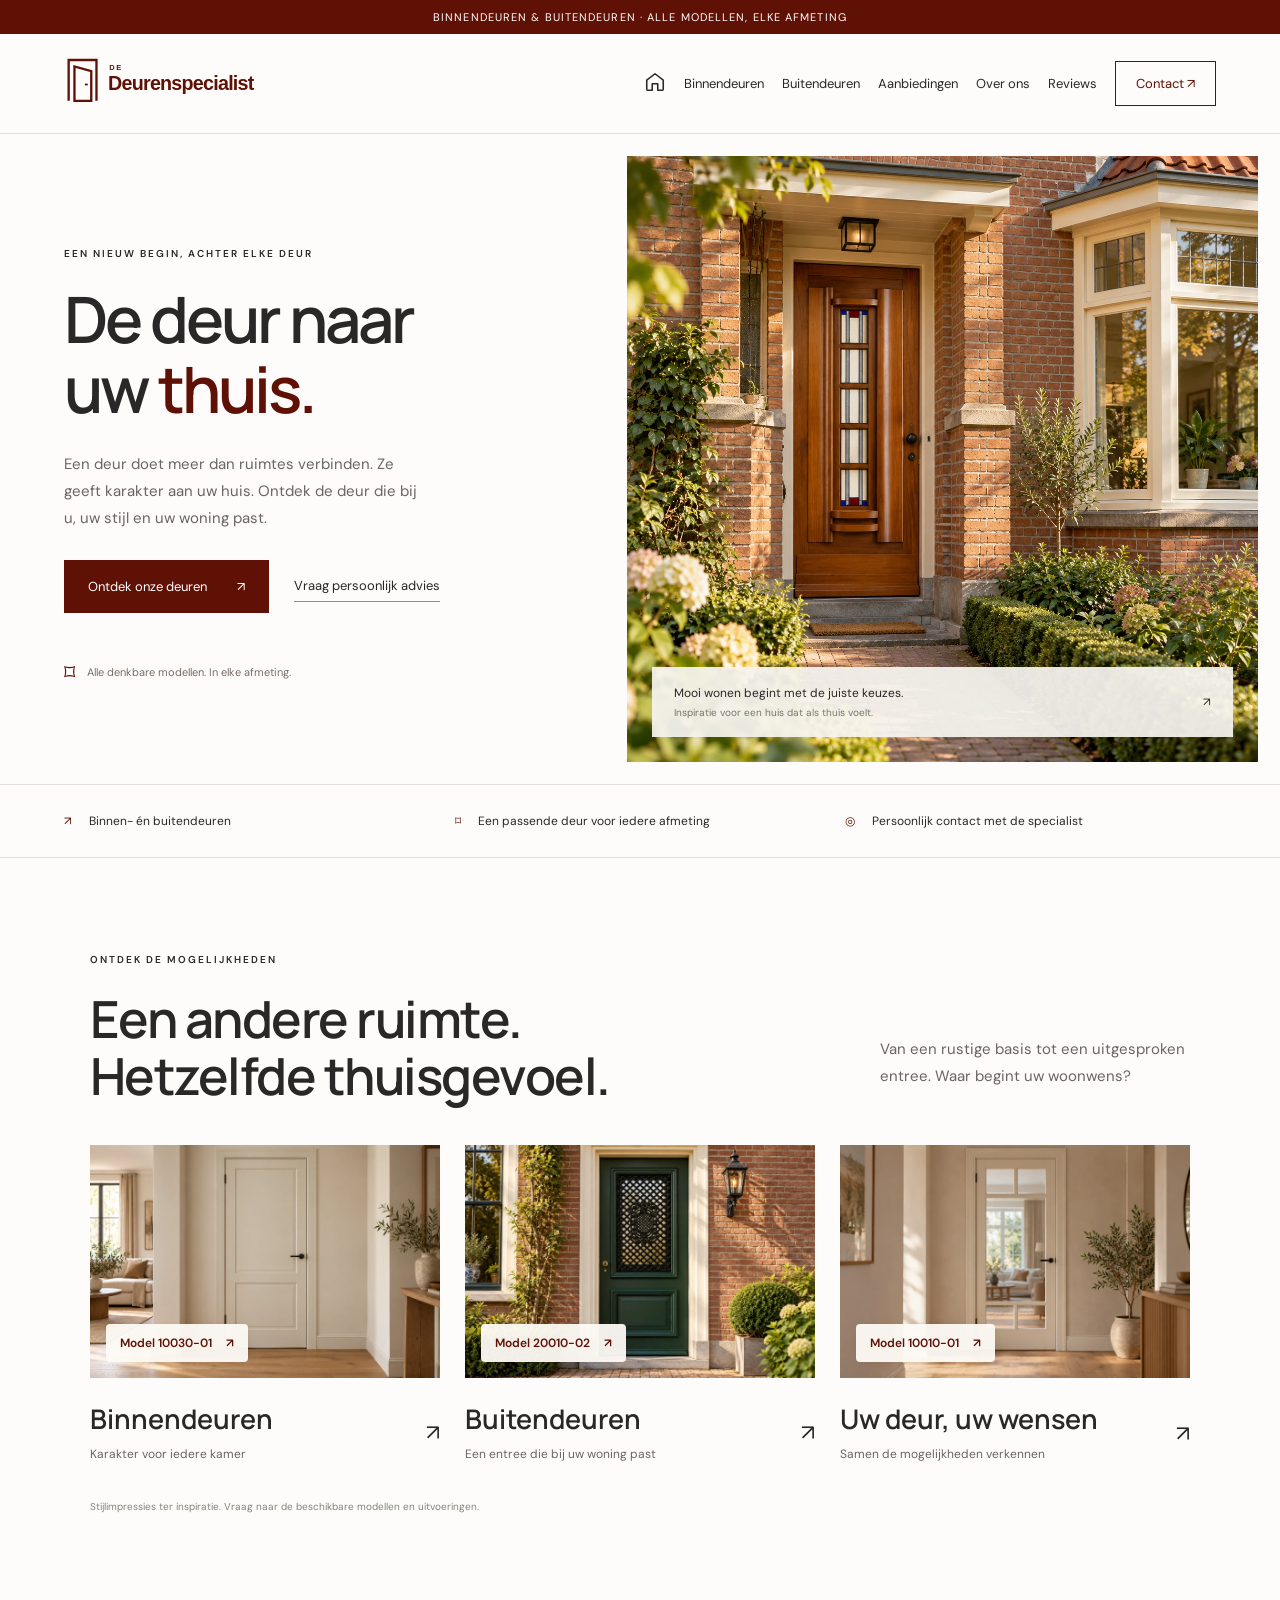
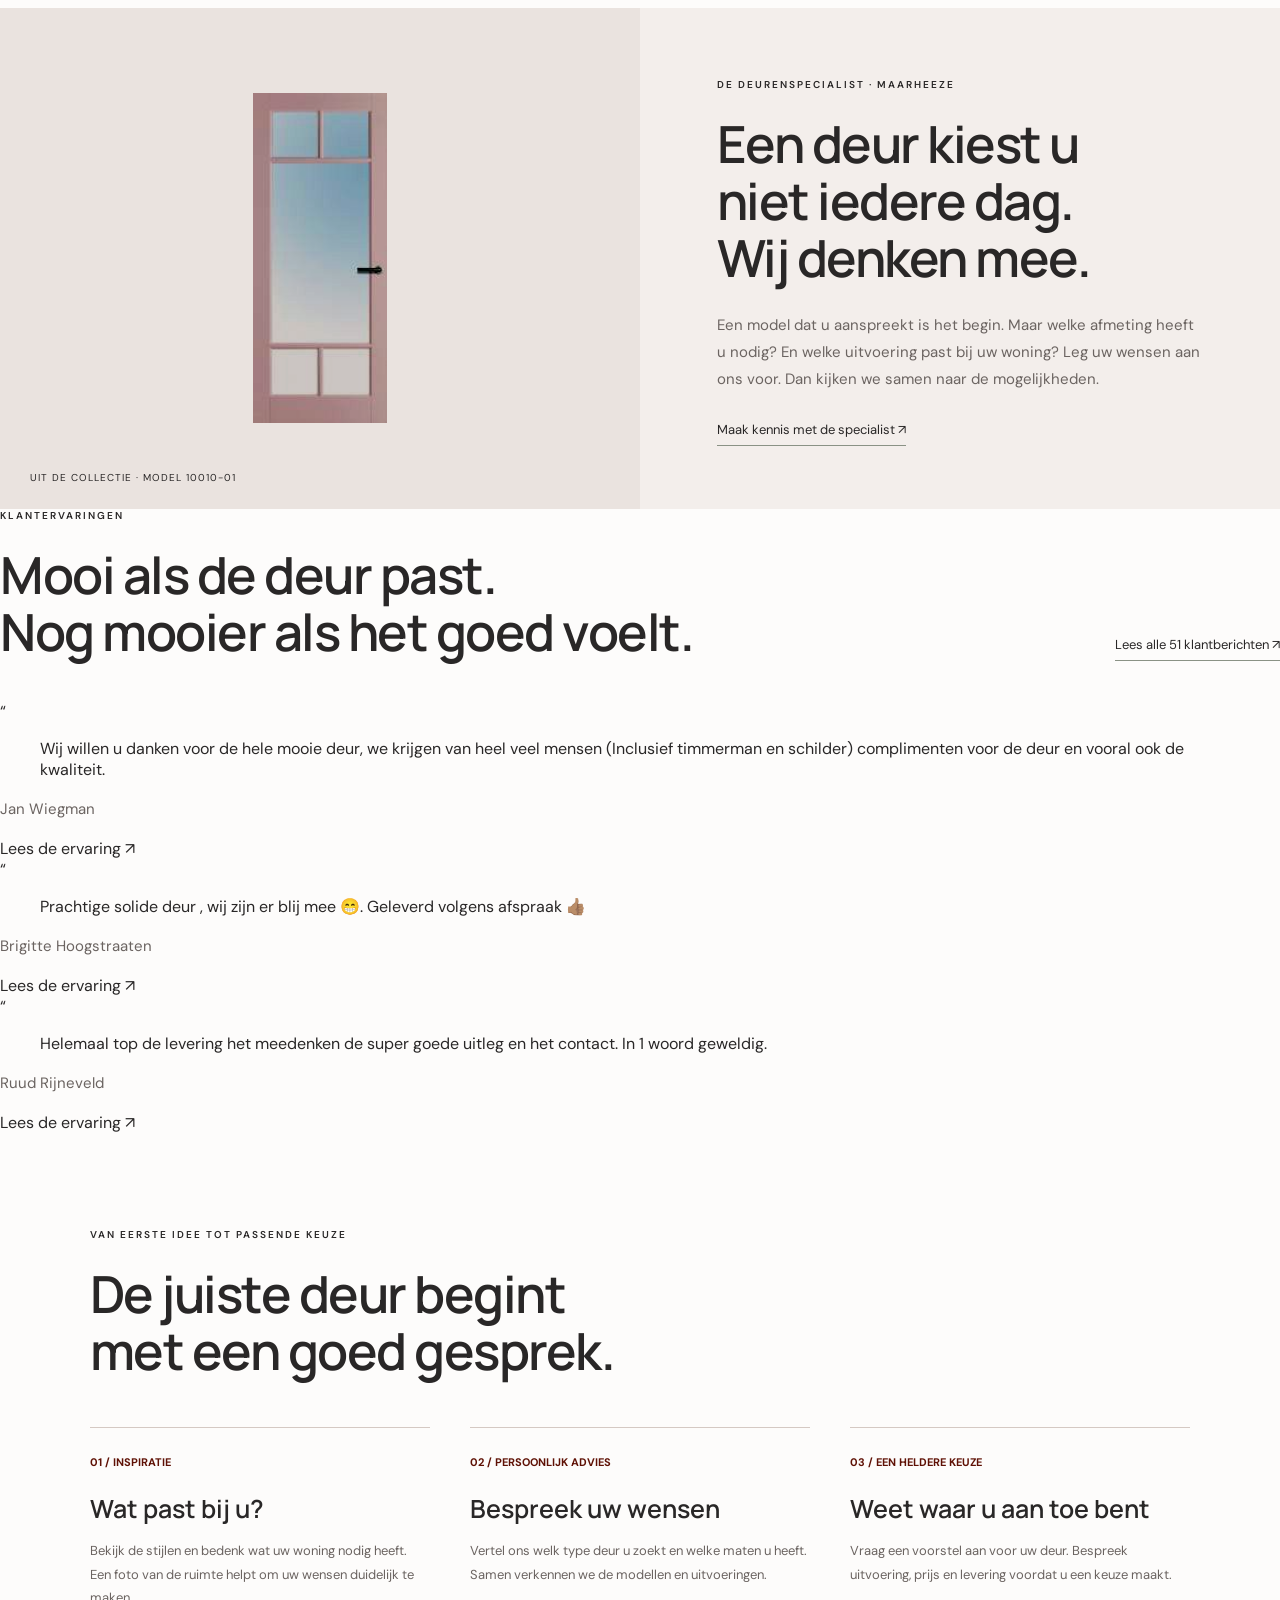
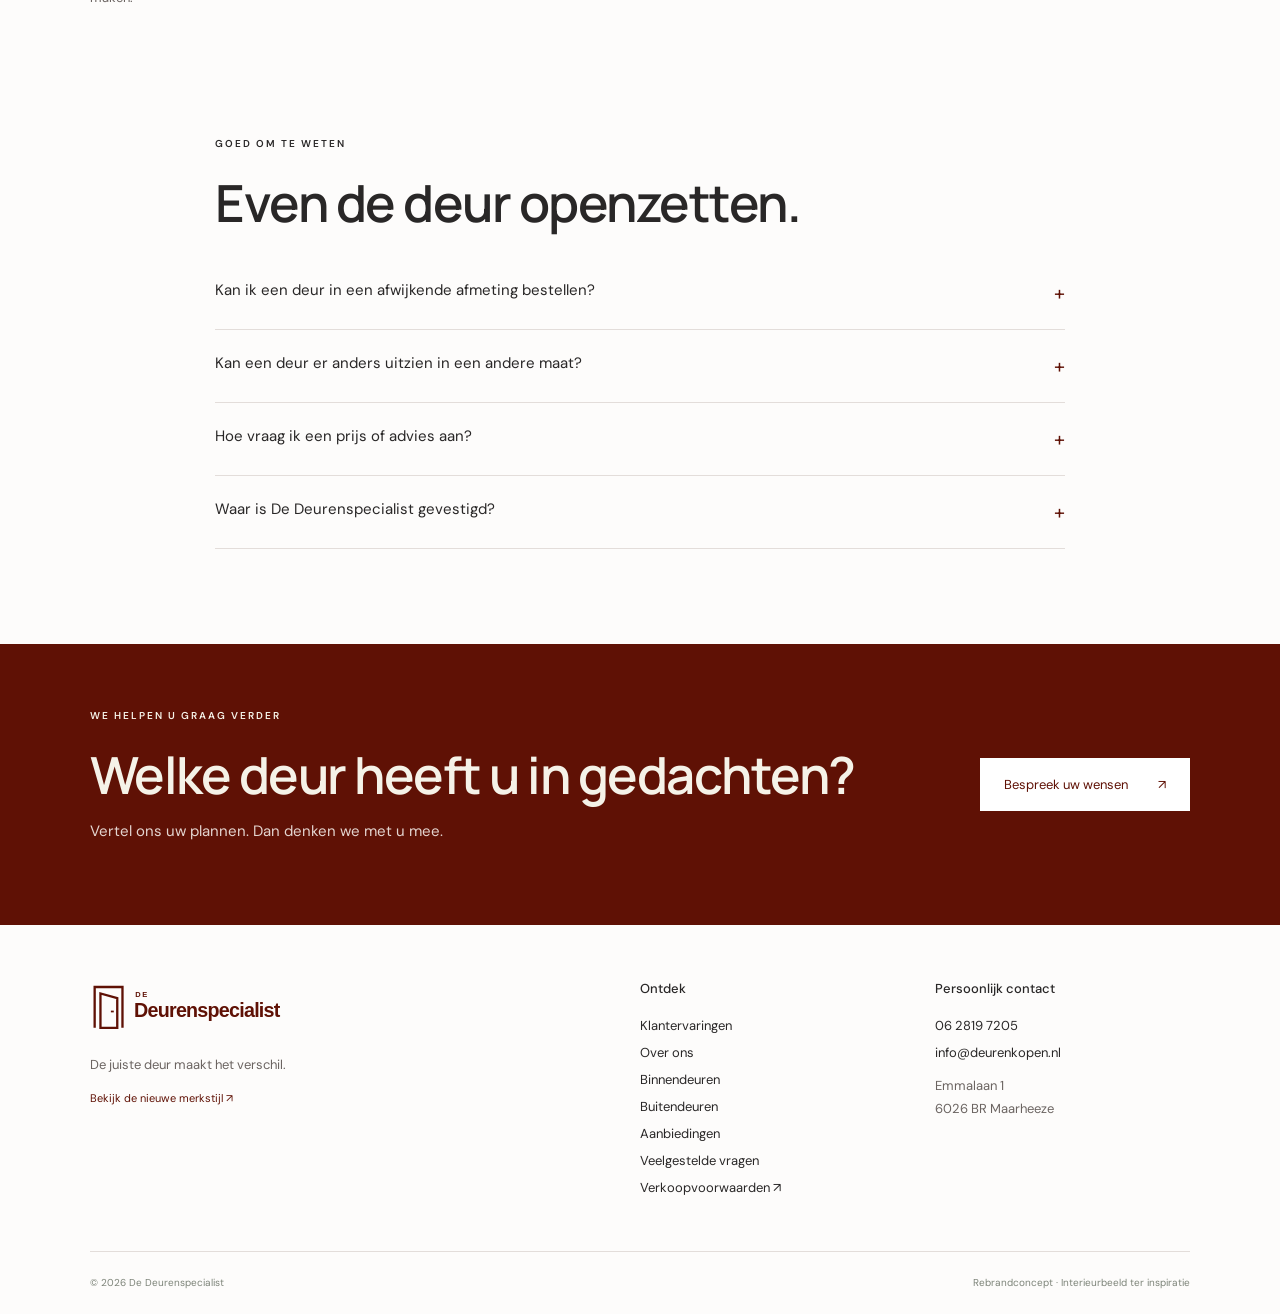
==== commit 4c7ed9b7: "Add accessible homepage icon to navigation on every page" ====
--- a/public/index.html
+++ b/public/index.html
@@ -7,7 +7,7 @@
 .btn,.top,.cta{background:#5f1105}.btn:hover{background:#7a2012}.cta .btn{background:#fff;color:#5f1105}.contact-link{border-color:#5f1105;color:#5f1105}h1 em{color:#5f1105}.brand-link{color:#5f1105}
 .collection-photo{aspect-ratio:3/2;overflow:hidden;background:#e7e2d7}.collection-photo img{display:block;width:100%;height:100%;object-fit:cover}.collection-photo{position:relative}.model-label{position:absolute;left:16px;bottom:16px;display:inline-flex;align-items:center;gap:14px;padding:11px 14px;background:#fdfaf5f2;color:#5f1105;font-size:12px;font-weight:600;border-radius:4px;box-shadow:0 2px 10px #0001}.model-label:hover{background:#fff}.model-label:focus-visible{outline:3px solid #5f1105;outline-offset:3px}</style><link rel="stylesheet" href="/assets/navigation.css"><link rel="stylesheet" href="/assets/reviews.css"></head><body>
 <div class="top">BINNENDEUREN & BUITENDEUREN · ALLE MODELLEN, ELKE AFMETING</div>
-<header><a href="#" aria-label="De Deurenspecialist home"><img class="logo" src="assets/logo.svg" alt="De Deurenspecialist"></a><button class="menu" aria-label="Menu openen" aria-expanded="false">Menu ☰</button><nav><a href="/binnendeuren/">Binnendeuren</a><a href="/buitendeuren/">Buitendeuren</a><a href="/aanbiedingen/">Aanbiedingen</a><a href="/over-ons/">Over ons</a><a href="/reviews/">Reviews</a><a class="contact-link" href="#contact">Contact ↗</a></nav></header>
+<header><a href="#" aria-label="De Deurenspecialist home"><img class="logo" src="assets/logo.svg" alt="De Deurenspecialist"></a><button class="menu" aria-label="Menu openen" aria-expanded="false">Menu ☰</button><nav><a class="home-link" href="/" aria-label="Homepage"><svg xmlns="http://www.w3.org/2000/svg" width="22" height="22" viewBox="0 0 24 24" fill="none" stroke="currentColor" stroke-width="1.7" stroke-linecap="round" stroke-linejoin="round" aria-hidden="true"><path d="m3 10 9-7 9 7v10a1 1 0 0 1-1 1h-5v-7H9v7H4a1 1 0 0 1-1-1Z"/></svg></a><a href="/binnendeuren/">Binnendeuren</a><a href="/buitendeuren/">Buitendeuren</a><a href="/aanbiedingen/">Aanbiedingen</a><a href="/over-ons/">Over ons</a><a href="/reviews/">Reviews</a><a class="contact-link" href="#contact">Contact ↗</a></nav></header>
 <main><section class="hero"><div class="hero-copy"><div class="eyebrow">Een nieuw begin, achter elke deur</div><h1>De deur naar<br>uw <em>thuis.</em></h1><p>Een deur doet meer dan ruimtes verbinden. Ze geeft karakter aan uw huis. Ontdek de deur die bij u, uw stijl en uw woning past.</p><div class="actions"><a class="btn" href="#collectie">Ontdek onze deuren <span>↗</span></a><a class="text-link" href="#contact">Vraag persoonlijk advies</a></div><div class="hero-foot"><span>⌑</span> Alle denkbare modellen. In elke afmeting.</div></div><div class="hero-photo"><img src="assets/jaren-30-voordeur.webp" alt="Jaren 30 woning met een houten voordeur met glas-in-lood en een verzorgde voortuin in warm middaglicht" width="1254" height="1254" fetchpriority="high"><div class="photo-label"><div>Mooi wonen begint met de juiste keuzes.<small>Inspiratie voor een huis dat als thuis voelt.</small></div><span>↗</span></div></div></section>
 <div class="benefits"><div><span>↗</span> Binnen- én buitendeuren</div><div><span>⌑</span> Een passende deur voor iedere afmeting</div><div><span>◎</span> Persoonlijk contact met de specialist</div></div>
 <section class="section" id="collectie"><div class="section-head"><div><div class="eyebrow">Ontdek de mogelijkheden</div><h2>Een andere ruimte.<br>Hetzelfde thuisgevoel.</h2></div><p>Van een rustige basis tot een uitgesproken entree. Waar begint uw woonwens?</p></div><div class="collection"><div class="card"><div class="collection-photo"><img src="assets/binnendeur-sfeer.webp" alt="Binnendeur model 10030-01 in een warm interieur" width="1536" height="1024" loading="lazy"><a class="model-label" href="/binnendeuren/?model=10030-01" aria-label="Bekijk deur model 10030-01">Model 10030-01 <span aria-hidden="true">↗</span></a></div><a class="card-bottom" href="/binnendeuren/"><div><h3>Binnendeuren</h3><p>Karakter voor iedere kamer</p></div><span class="arrow">↗</span></a></div><div class="card"><div class="collection-photo"><img src="assets/buitendeur-sfeer.webp" alt="Donkergroene voordeur model 20010-02 met sierrooster" width="1536" height="1024" loading="lazy"><a class="model-label" href="/buitendeuren/?model=20010-02" aria-label="Bekijk deur model 20010-02">Model 20010-02 <span aria-hidden="true">↗</span></a></div><a class="card-bottom" href="/buitendeuren/"><div><h3>Buitendeuren</h3><p>Een entree die bij uw woning past</p></div><span class="arrow">↗</span></a></div><div class="card"><div class="collection-photo"><img src="assets/glasdeur-sfeer.webp" alt="Glasdeur model 10010-01 met doorkijk naar de woonkamer" width="1536" height="1024" loading="lazy"><a class="model-label" href="/binnendeuren/?model=10010-01" aria-label="Bekijk deur model 10010-01">Model 10010-01 <span aria-hidden="true">↗</span></a></div><a class="card-bottom" href="#contact" data-interest="een deur op maat"><div><h3>Uw deur, uw wensen</h3><p>Samen de mogelijkheden verkennen</p></div><span class="arrow">↗</span></a></div></div><div class="note">Stijlimpressies ter inspiratie. Vraag naar de beschikbare modellen en uitvoeringen.</div></section>
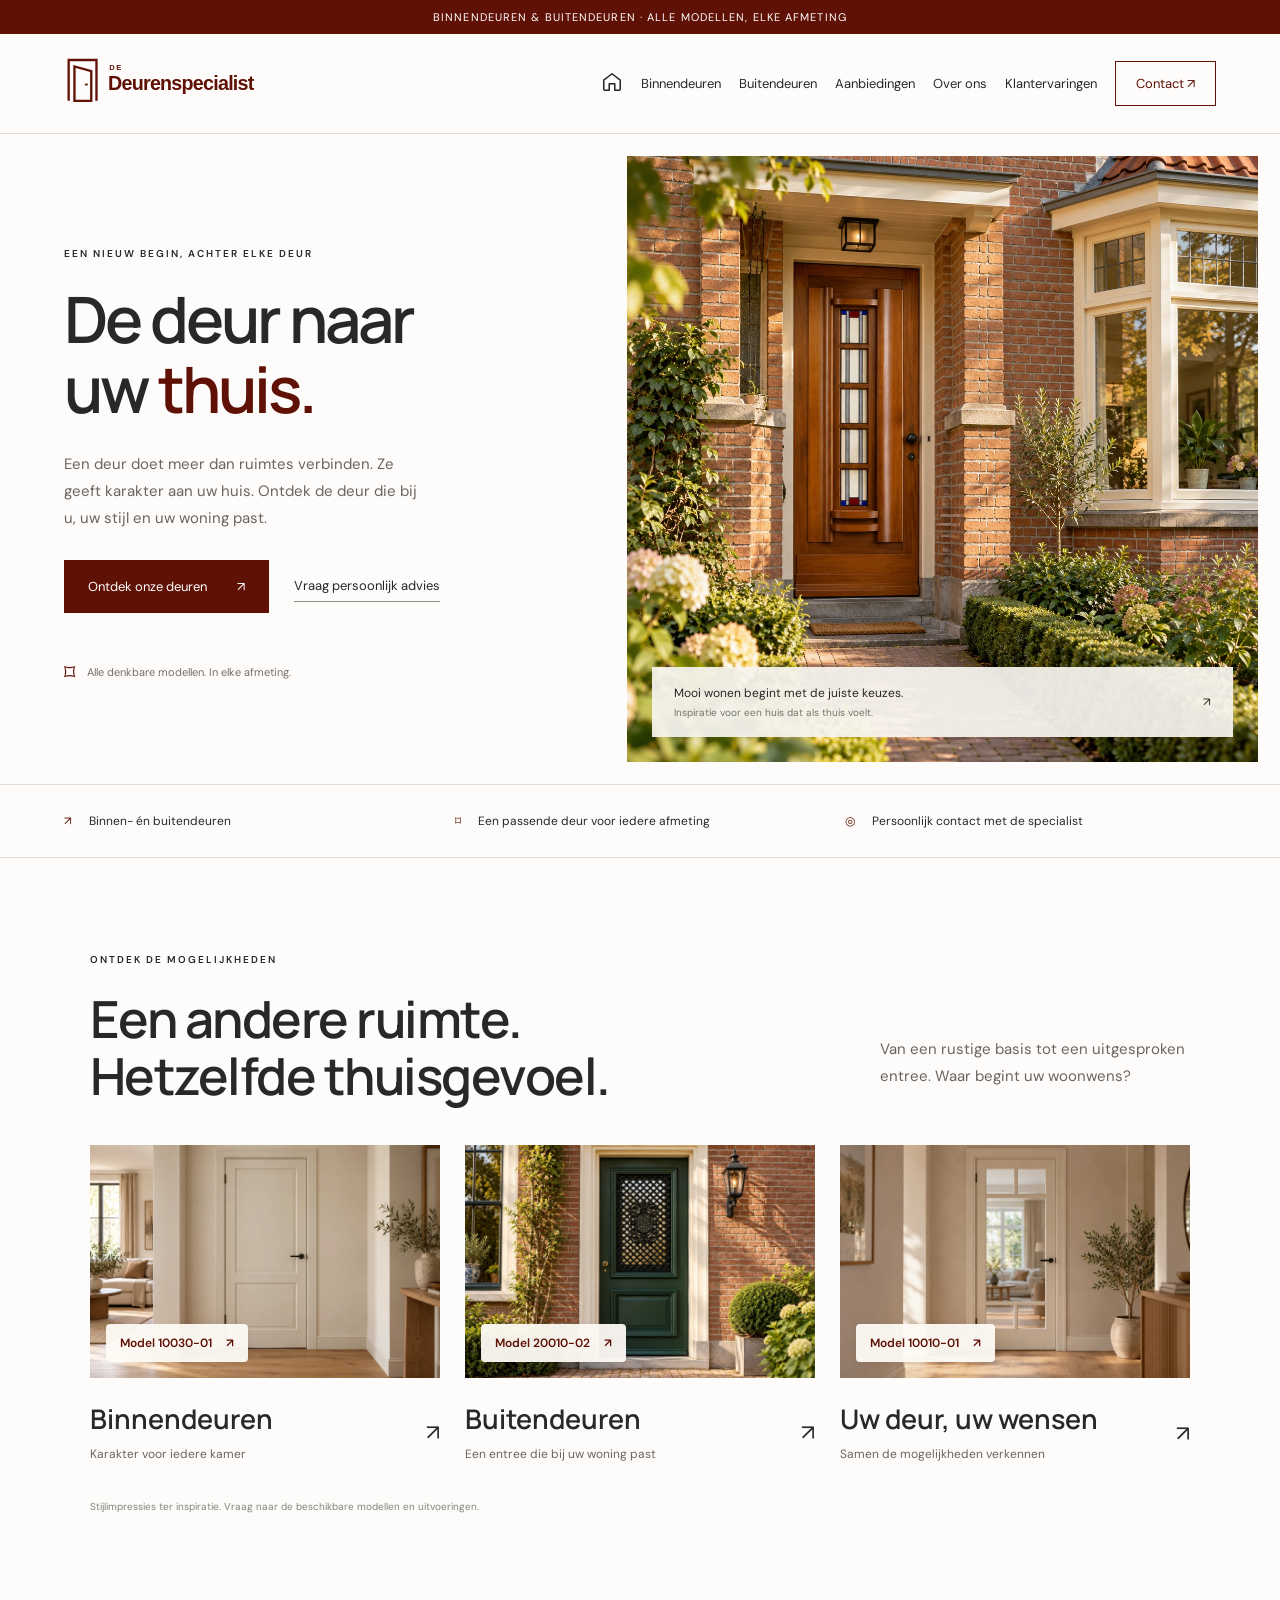
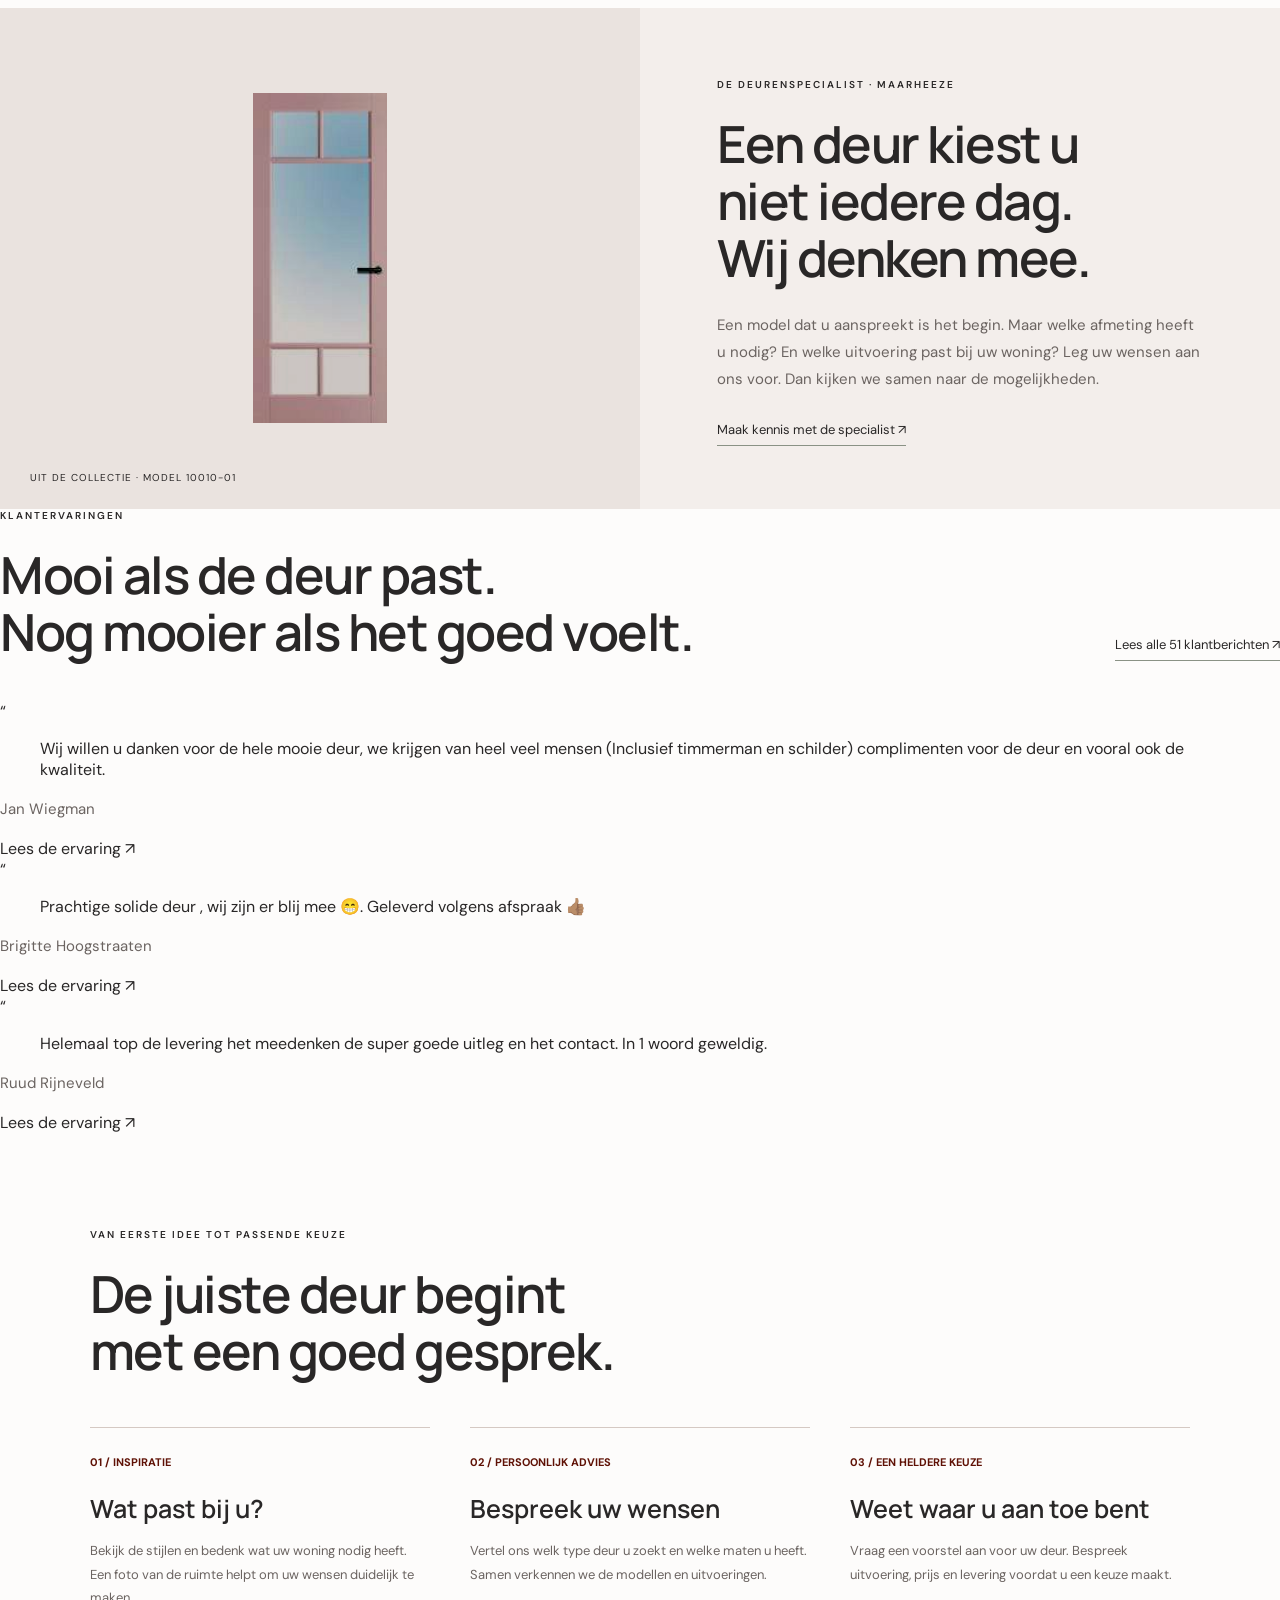
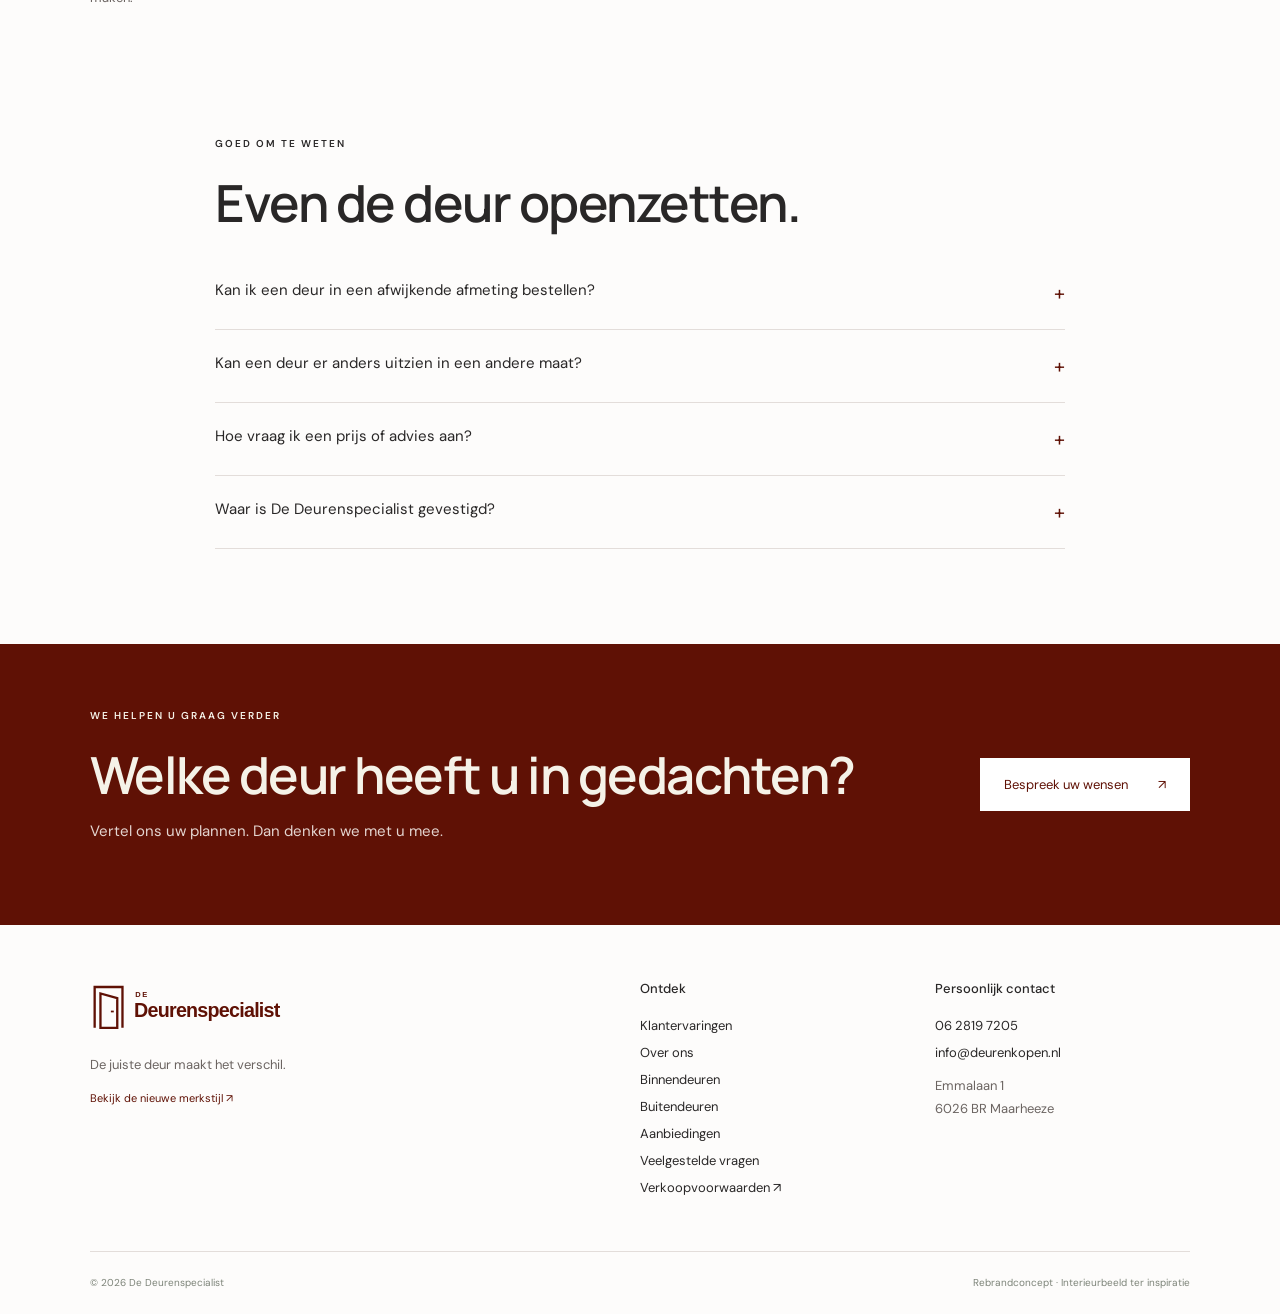
==== commit 208b82ff: "Rename Reviews to Klantervaringen in top navigation" ====
--- a/public/index.html
+++ b/public/index.html
@@ -7,7 +7,7 @@
 .btn,.top,.cta{background:#5f1105}.btn:hover{background:#7a2012}.cta .btn{background:#fff;color:#5f1105}.contact-link{border-color:#5f1105;color:#5f1105}h1 em{color:#5f1105}.brand-link{color:#5f1105}
 .collection-photo{aspect-ratio:3/2;overflow:hidden;background:#e7e2d7}.collection-photo img{display:block;width:100%;height:100%;object-fit:cover}.collection-photo{position:relative}.model-label{position:absolute;left:16px;bottom:16px;display:inline-flex;align-items:center;gap:14px;padding:11px 14px;background:#fdfaf5f2;color:#5f1105;font-size:12px;font-weight:600;border-radius:4px;box-shadow:0 2px 10px #0001}.model-label:hover{background:#fff}.model-label:focus-visible{outline:3px solid #5f1105;outline-offset:3px}</style><link rel="stylesheet" href="/assets/navigation.css"><link rel="stylesheet" href="/assets/reviews.css"></head><body>
 <div class="top">BINNENDEUREN & BUITENDEUREN · ALLE MODELLEN, ELKE AFMETING</div>
-<header><a href="#" aria-label="De Deurenspecialist home"><img class="logo" src="assets/logo.svg" alt="De Deurenspecialist"></a><button class="menu" aria-label="Menu openen" aria-expanded="false">Menu ☰</button><nav><a class="home-link" href="/" aria-label="Homepage"><svg xmlns="http://www.w3.org/2000/svg" width="22" height="22" viewBox="0 0 24 24" fill="none" stroke="currentColor" stroke-width="1.7" stroke-linecap="round" stroke-linejoin="round" aria-hidden="true"><path d="m3 10 9-7 9 7v10a1 1 0 0 1-1 1h-5v-7H9v7H4a1 1 0 0 1-1-1Z"/></svg></a><a href="/binnendeuren/">Binnendeuren</a><a href="/buitendeuren/">Buitendeuren</a><a href="/aanbiedingen/">Aanbiedingen</a><a href="/over-ons/">Over ons</a><a href="/reviews/">Reviews</a><a class="contact-link" href="#contact">Contact ↗</a></nav></header>
+<header><a href="#" aria-label="De Deurenspecialist home"><img class="logo" src="assets/logo.svg" alt="De Deurenspecialist"></a><button class="menu" aria-label="Menu openen" aria-expanded="false">Menu ☰</button><nav><a class="home-link" href="/" aria-label="Homepage"><svg xmlns="http://www.w3.org/2000/svg" width="22" height="22" viewBox="0 0 24 24" fill="none" stroke="currentColor" stroke-width="1.7" stroke-linecap="round" stroke-linejoin="round" aria-hidden="true"><path d="m3 10 9-7 9 7v10a1 1 0 0 1-1 1h-5v-7H9v7H4a1 1 0 0 1-1-1Z"/></svg></a><a href="/binnendeuren/">Binnendeuren</a><a href="/buitendeuren/">Buitendeuren</a><a href="/aanbiedingen/">Aanbiedingen</a><a href="/over-ons/">Over ons</a><a href="/reviews/">Klantervaringen</a><a class="contact-link" href="#contact">Contact ↗</a></nav></header>
 <main><section class="hero"><div class="hero-copy"><div class="eyebrow">Een nieuw begin, achter elke deur</div><h1>De deur naar<br>uw <em>thuis.</em></h1><p>Een deur doet meer dan ruimtes verbinden. Ze geeft karakter aan uw huis. Ontdek de deur die bij u, uw stijl en uw woning past.</p><div class="actions"><a class="btn" href="#collectie">Ontdek onze deuren <span>↗</span></a><a class="text-link" href="#contact">Vraag persoonlijk advies</a></div><div class="hero-foot"><span>⌑</span> Alle denkbare modellen. In elke afmeting.</div></div><div class="hero-photo"><img src="assets/jaren-30-voordeur.webp" alt="Jaren 30 woning met een houten voordeur met glas-in-lood en een verzorgde voortuin in warm middaglicht" width="1254" height="1254" fetchpriority="high"><div class="photo-label"><div>Mooi wonen begint met de juiste keuzes.<small>Inspiratie voor een huis dat als thuis voelt.</small></div><span>↗</span></div></div></section>
 <div class="benefits"><div><span>↗</span> Binnen- én buitendeuren</div><div><span>⌑</span> Een passende deur voor iedere afmeting</div><div><span>◎</span> Persoonlijk contact met de specialist</div></div>
 <section class="section" id="collectie"><div class="section-head"><div><div class="eyebrow">Ontdek de mogelijkheden</div><h2>Een andere ruimte.<br>Hetzelfde thuisgevoel.</h2></div><p>Van een rustige basis tot een uitgesproken entree. Waar begint uw woonwens?</p></div><div class="collection"><div class="card"><div class="collection-photo"><img src="assets/binnendeur-sfeer.webp" alt="Binnendeur model 10030-01 in een warm interieur" width="1536" height="1024" loading="lazy"><a class="model-label" href="/binnendeuren/?model=10030-01" aria-label="Bekijk deur model 10030-01">Model 10030-01 <span aria-hidden="true">↗</span></a></div><a class="card-bottom" href="/binnendeuren/"><div><h3>Binnendeuren</h3><p>Karakter voor iedere kamer</p></div><span class="arrow">↗</span></a></div><div class="card"><div class="collection-photo"><img src="assets/buitendeur-sfeer.webp" alt="Donkergroene voordeur model 20010-02 met sierrooster" width="1536" height="1024" loading="lazy"><a class="model-label" href="/buitendeuren/?model=20010-02" aria-label="Bekijk deur model 20010-02">Model 20010-02 <span aria-hidden="true">↗</span></a></div><a class="card-bottom" href="/buitendeuren/"><div><h3>Buitendeuren</h3><p>Een entree die bij uw woning past</p></div><span class="arrow">↗</span></a></div><div class="card"><div class="collection-photo"><img src="assets/glasdeur-sfeer.webp" alt="Glasdeur model 10010-01 met doorkijk naar de woonkamer" width="1536" height="1024" loading="lazy"><a class="model-label" href="/binnendeuren/?model=10010-01" aria-label="Bekijk deur model 10010-01">Model 10010-01 <span aria-hidden="true">↗</span></a></div><a class="card-bottom" href="#contact" data-interest="een deur op maat"><div><h3>Uw deur, uw wensen</h3><p>Samen de mogelijkheden verkennen</p></div><span class="arrow">↗</span></a></div></div><div class="note">Stijlimpressies ter inspiratie. Vraag naar de beschikbare modellen en uitvoeringen.</div></section>
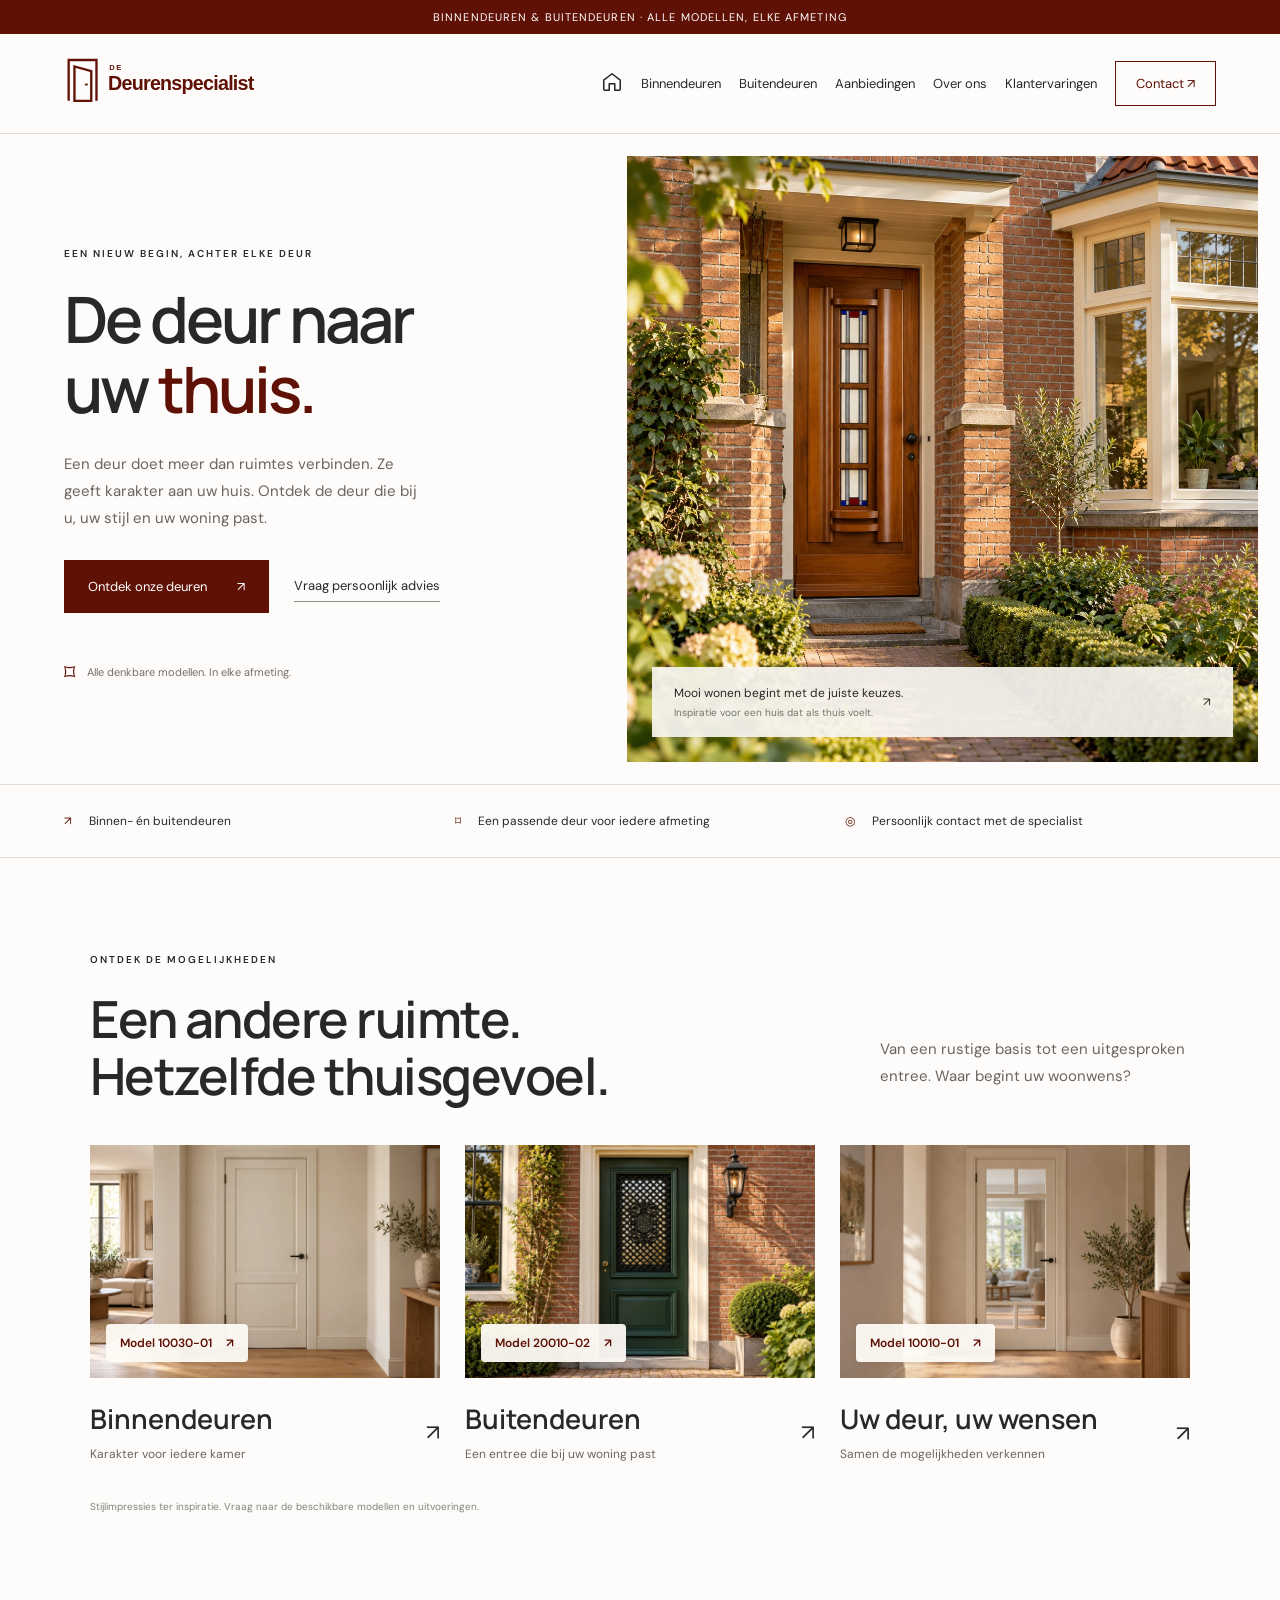
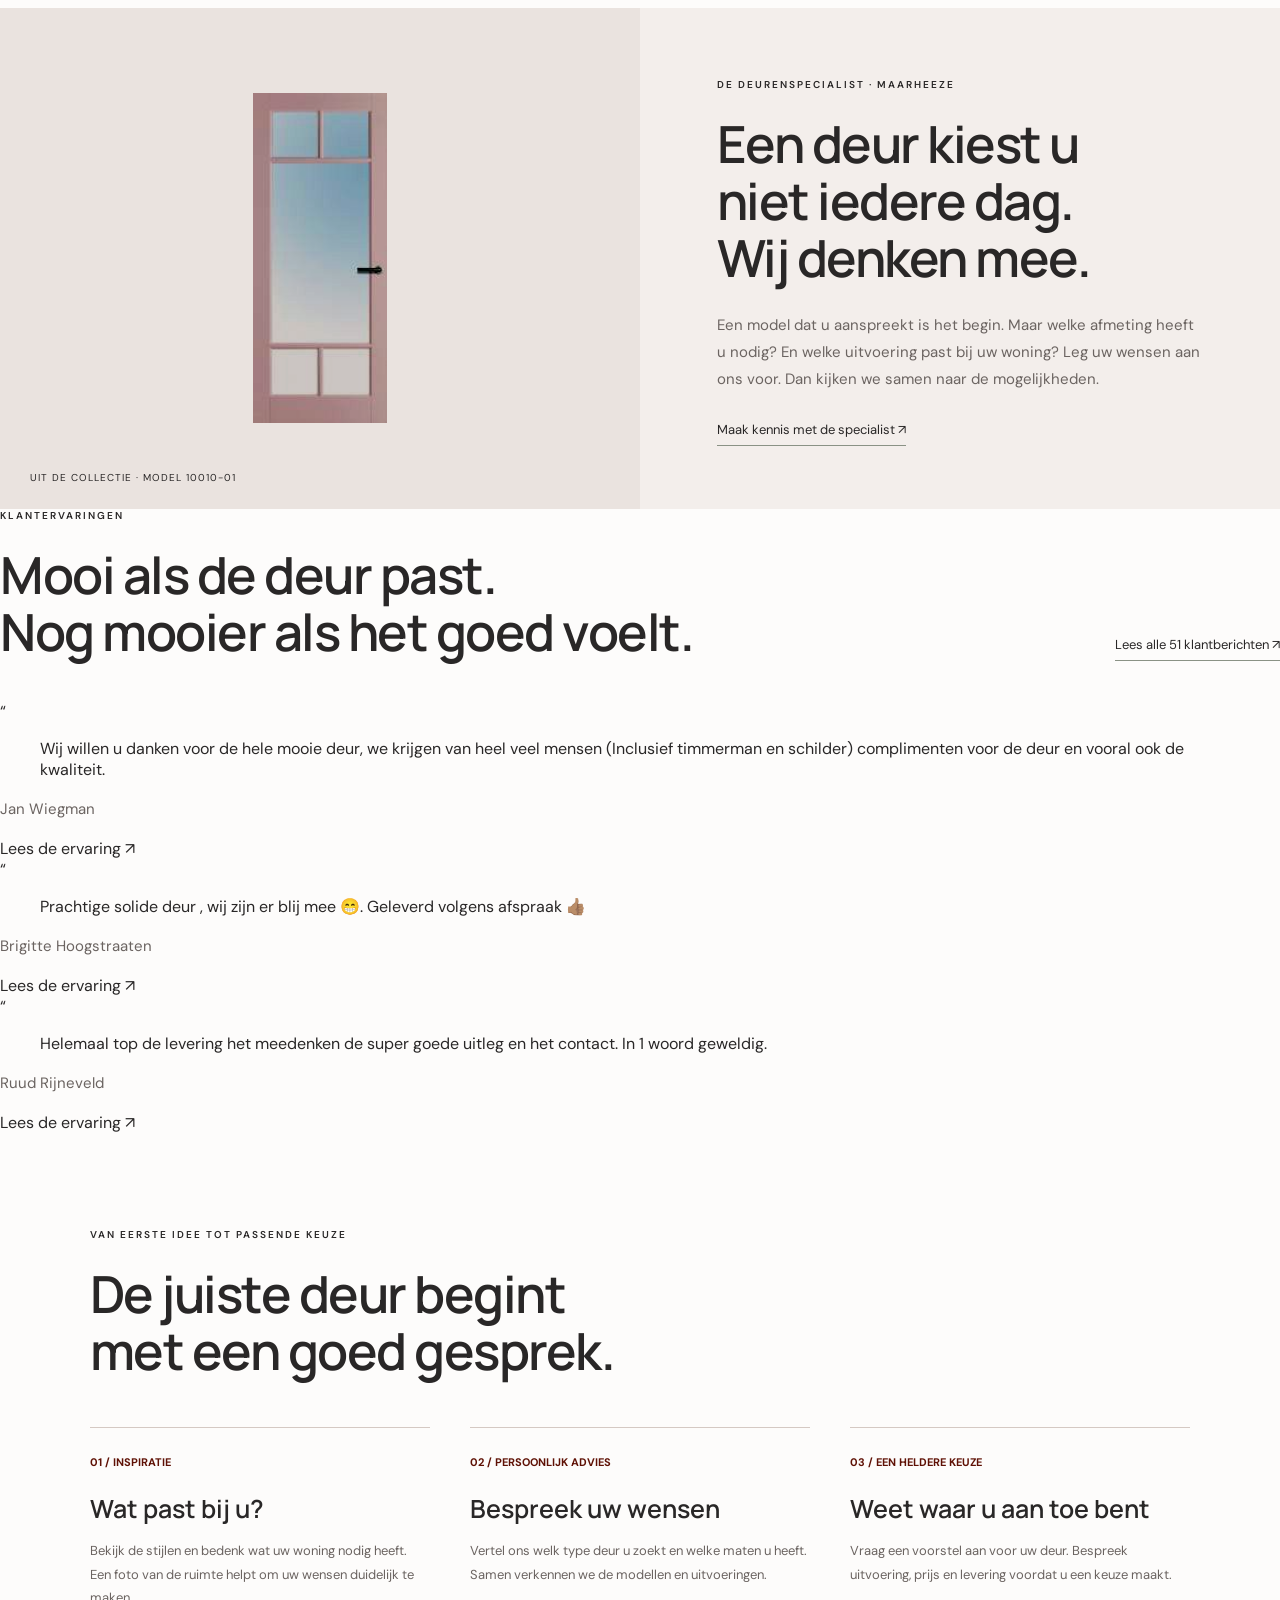
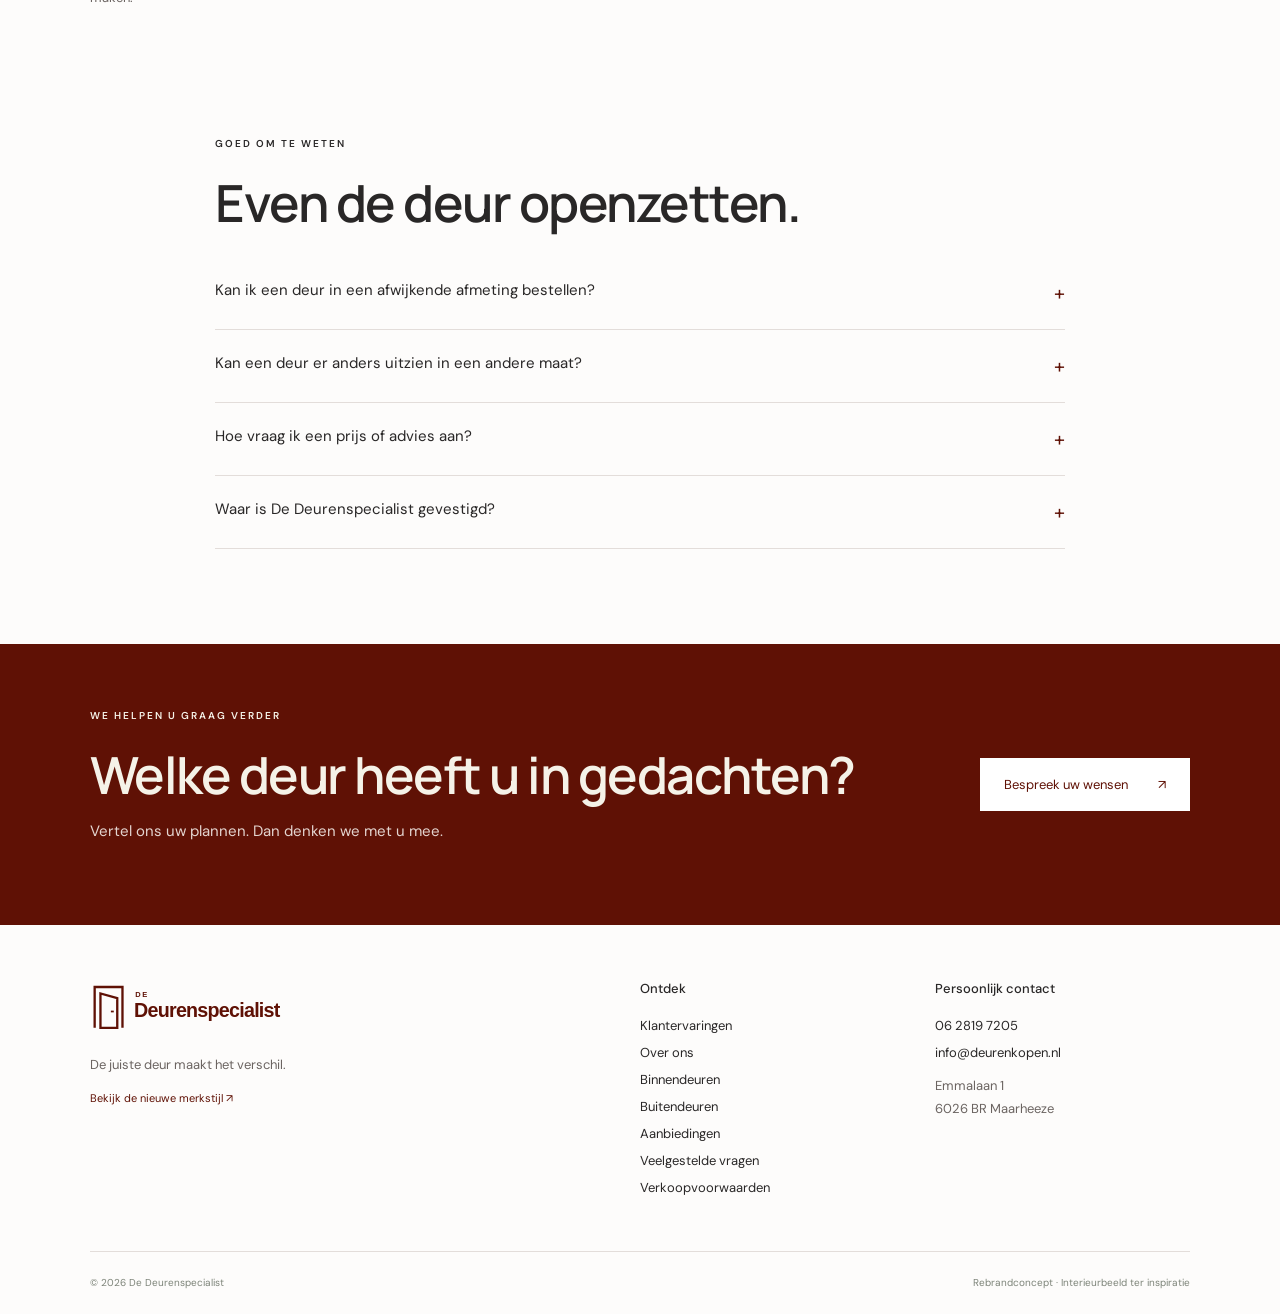
==== commit 5e40ea10: "Add original sales terms on local page and update footer links" ====
--- a/public/index.html
+++ b/public/index.html
@@ -15,6 +15,6 @@
 <section class="home-reviews"><div class="section-head"><div><div class="eyebrow">Klantervaringen</div><h2>Mooi als de deur past.<br>Nog mooier als het goed voelt.</h2></div><a class="text-link" href="/reviews/">Lees alle 51 klantberichten ↗</a></div><div class="home-reviews-grid"><article class="home-review"><span class="home-quote" aria-hidden="true">“</span><blockquote>Wij willen u danken voor de hele mooie deur, we krijgen van heel veel mensen (Inclusief timmerman en schilder) complimenten voor de deur en vooral ook de kwaliteit.</blockquote><p>Jan Wiegman</p><a href="/reviews/#ervaring-51">Lees de ervaring ↗</a></article><article class="home-review"><span class="home-quote" aria-hidden="true">“</span><blockquote>Prachtige solide deur , wij zijn er blij mee 😁. Geleverd volgens afspraak 👍🏽</blockquote><p>Brigitte Hoogstraaten</p><a href="/reviews/#ervaring-50">Lees de ervaring ↗</a></article><article class="home-review"><span class="home-quote" aria-hidden="true">“</span><blockquote>Helemaal top de levering het meedenken de super goede uitleg en het contact. In 1 woord geweldig.</blockquote><p>Ruud Rijneveld</p><a href="/reviews/#ervaring-19">Lees de ervaring ↗</a></article></div></section><section class="section" id="werkwijze"><div class="eyebrow">Van eerste idee tot passende keuze</div><h2>De juiste deur begint<br>met een goed gesprek.</h2><div class="steps"><div class="step"><b>01 / INSPIRATIE</b><h3>Wat past bij u?</h3><p>Bekijk de stijlen en bedenk wat uw woning nodig heeft. Een foto van de ruimte helpt om uw wensen duidelijk te maken.</p></div><div class="step"><b>02 / PERSOONLIJK ADVIES</b><h3>Bespreek uw wensen</h3><p>Vertel ons welk type deur u zoekt en welke maten u heeft. Samen verkennen we de modellen en uitvoeringen.</p></div><div class="step"><b>03 / EEN HELDERE KEUZE</b><h3>Weet waar u aan toe bent</h3><p>Vraag een voorstel aan voor uw deur. Bespreek uitvoering, prijs en levering voordat u een keuze maakt.</p></div></div></section>
 <section class="section" id="vragen" style="padding-top:20px"><div class="faq"><div class="eyebrow">Goed om te weten</div><h2 style="margin-bottom:25px">Even de deur openzetten.</h2><details><summary>Kan ik een deur in een afwijkende afmeting bestellen?</summary><p>De Deurenspecialist levert alle denkbare modellen in elke afmeting. Geef uw maten en het gewenste model door, zodat de mogelijkheden voor uw situatie besproken kunnen worden.</p></details><details><summary>Kan een deur er anders uitzien in een andere maat?</summary><p>Ja. Deuren worden in uiteenlopende afmetingen geproduceerd. Daardoor kunnen de verhoudingen en het uiterlijk afwijken van het getoonde model.</p></details><details><summary>Hoe vraag ik een prijs of advies aan?</summary><p>Mail uw wensen naar <a href="mailto:info@deurenkopen.nl">info@deurenkopen.nl</a> of bel <a href="tel:+31628197205">06 2819 7205</a>. Vermeld bij voorkeur het type deur, de afmetingen en het aantal deuren.</p></details><details><summary>Waar is De Deurenspecialist gevestigd?</summary><p>U vindt ons aan de Emmalaan 1, 6026 BR Maarheeze. Neem vooraf contact op om een bezoek te bespreken.</p></details></div></section>
 <section class="cta" id="contact"><div><div class="eyebrow">We helpen u graag verder</div><h2 id="contact-title">Welke deur heeft u in gedachten?</h2><p>Vertel ons uw plannen. Dan denken we met u mee.</p></div><a class="btn" id="mail-link" href="mailto:info@deurenkopen.nl?subject=Advies%20over%20deuren">Bespreek uw wensen <span>↗</span></a></section></main>
-<footer><div class="footer-grid"><div><img class="logo" src="assets/logo.svg" alt="De Deurenspecialist"><p>De juiste deur maakt het verschil.</p><button class="brand-link" style="border:0;background:none;padding:0;cursor:pointer" onclick="document.getElementById('brand').showModal()">Bekijk de nieuwe merkstijl ↗</button></div><div><h4>Ontdek</h4><a href="/reviews/">Klantervaringen</a><a href="/over-ons/">Over ons</a><a href="/binnendeuren/">Binnendeuren</a><a href="/buitendeuren/">Buitendeuren</a><a href="/aanbiedingen/">Aanbiedingen</a><a href="#vragen">Veelgestelde vragen</a><a href="https://www.deurenkopen.nl/verkoopvoorwaarden.php" target="_blank" rel="noopener">Verkoopvoorwaarden ↗</a></div><div><h4>Persoonlijk contact</h4><a href="tel:+31628197205">06 2819 7205</a><a href="mailto:info@deurenkopen.nl">info@deurenkopen.nl</a><p>Emmalaan 1<br>6026 BR Maarheeze</p></div></div><div class="bottom"><span>© 2026 De Deurenspecialist</span><span>Rebrandconcept · Interieurbeeld ter inspiratie</span></div></footer>
+<footer><div class="footer-grid"><div><img class="logo" src="assets/logo.svg" alt="De Deurenspecialist"><p>De juiste deur maakt het verschil.</p><button class="brand-link" style="border:0;background:none;padding:0;cursor:pointer" onclick="document.getElementById('brand').showModal()">Bekijk de nieuwe merkstijl ↗</button></div><div><h4>Ontdek</h4><a href="/reviews/">Klantervaringen</a><a href="/over-ons/">Over ons</a><a href="/binnendeuren/">Binnendeuren</a><a href="/buitendeuren/">Buitendeuren</a><a href="/aanbiedingen/">Aanbiedingen</a><a href="#vragen">Veelgestelde vragen</a><a href="/verkoopvoorwaarden/">Verkoopvoorwaarden</a></div><div><h4>Persoonlijk contact</h4><a href="tel:+31628197205">06 2819 7205</a><a href="mailto:info@deurenkopen.nl">info@deurenkopen.nl</a><p>Emmalaan 1<br>6026 BR Maarheeze</p></div></div><div class="bottom"><span>© 2026 De Deurenspecialist</span><span>Rebrandconcept · Interieurbeeld ter inspiratie</span></div></footer>
 <dialog id="brand"><button class="close" aria-label="Sluiten" onclick="this.closest('dialog').close()">×</button><div class="eyebrow">Een nieuwe identiteit</div><h2>Een vertrouwd gezicht.<br>Een strakker karakter.</h2><img src="assets/logo.svg" alt="Nieuw logo" style="width:100%;margin-top:30px"><p>Het vertrouwde donkerrood (#5f1105) van de oorspronkelijke website vormt de basis. Een strak deurkozijn met een open deur en een stevig, schreefloos woordmerk geven het logo een helder karakter. Wit en antraciet houden de huisstijl rustig en modern.</p><div class="swatches"><div style="background:#5f1105"></div><div style="background:#5f1105"></div><div style="background:#f3eeeb"></div><div style="background:#f7f5ef;border:1px solid #ddd"></div></div><a href="assets/logo.svg" download="de-deurenspecialist-logo.svg" class="btn download">Download het logo (SVG) ↗</a></dialog>
 <script>const menu=document.querySelector('.menu'),nav=document.querySelector('nav');menu.onclick=()=>{const open=nav.classList.toggle('open');menu.setAttribute('aria-expanded',open)};nav.querySelectorAll('a').forEach(a=>a.onclick=()=>{nav.classList.remove('open');menu.setAttribute('aria-expanded','false')});document.querySelectorAll('[data-interest]').forEach(a=>a.addEventListener('click',()=>{const topic=a.dataset.interest;document.getElementById('contact-title').textContent='Meer weten over '+topic+'?';document.getElementById('mail-link').href='mailto:info@deurenkopen.nl?subject='+encodeURIComponent('Advies over '+topic)}));document.getElementById('brand').addEventListener('click',e=>{if(e.target===e.currentTarget){const r=e.currentTarget.getBoundingClientRect();if(e.clientX<r.left||e.clientX>r.right||e.clientY<r.top||e.clientY>r.bottom)e.currentTarget.close()}});</script></body></html>
